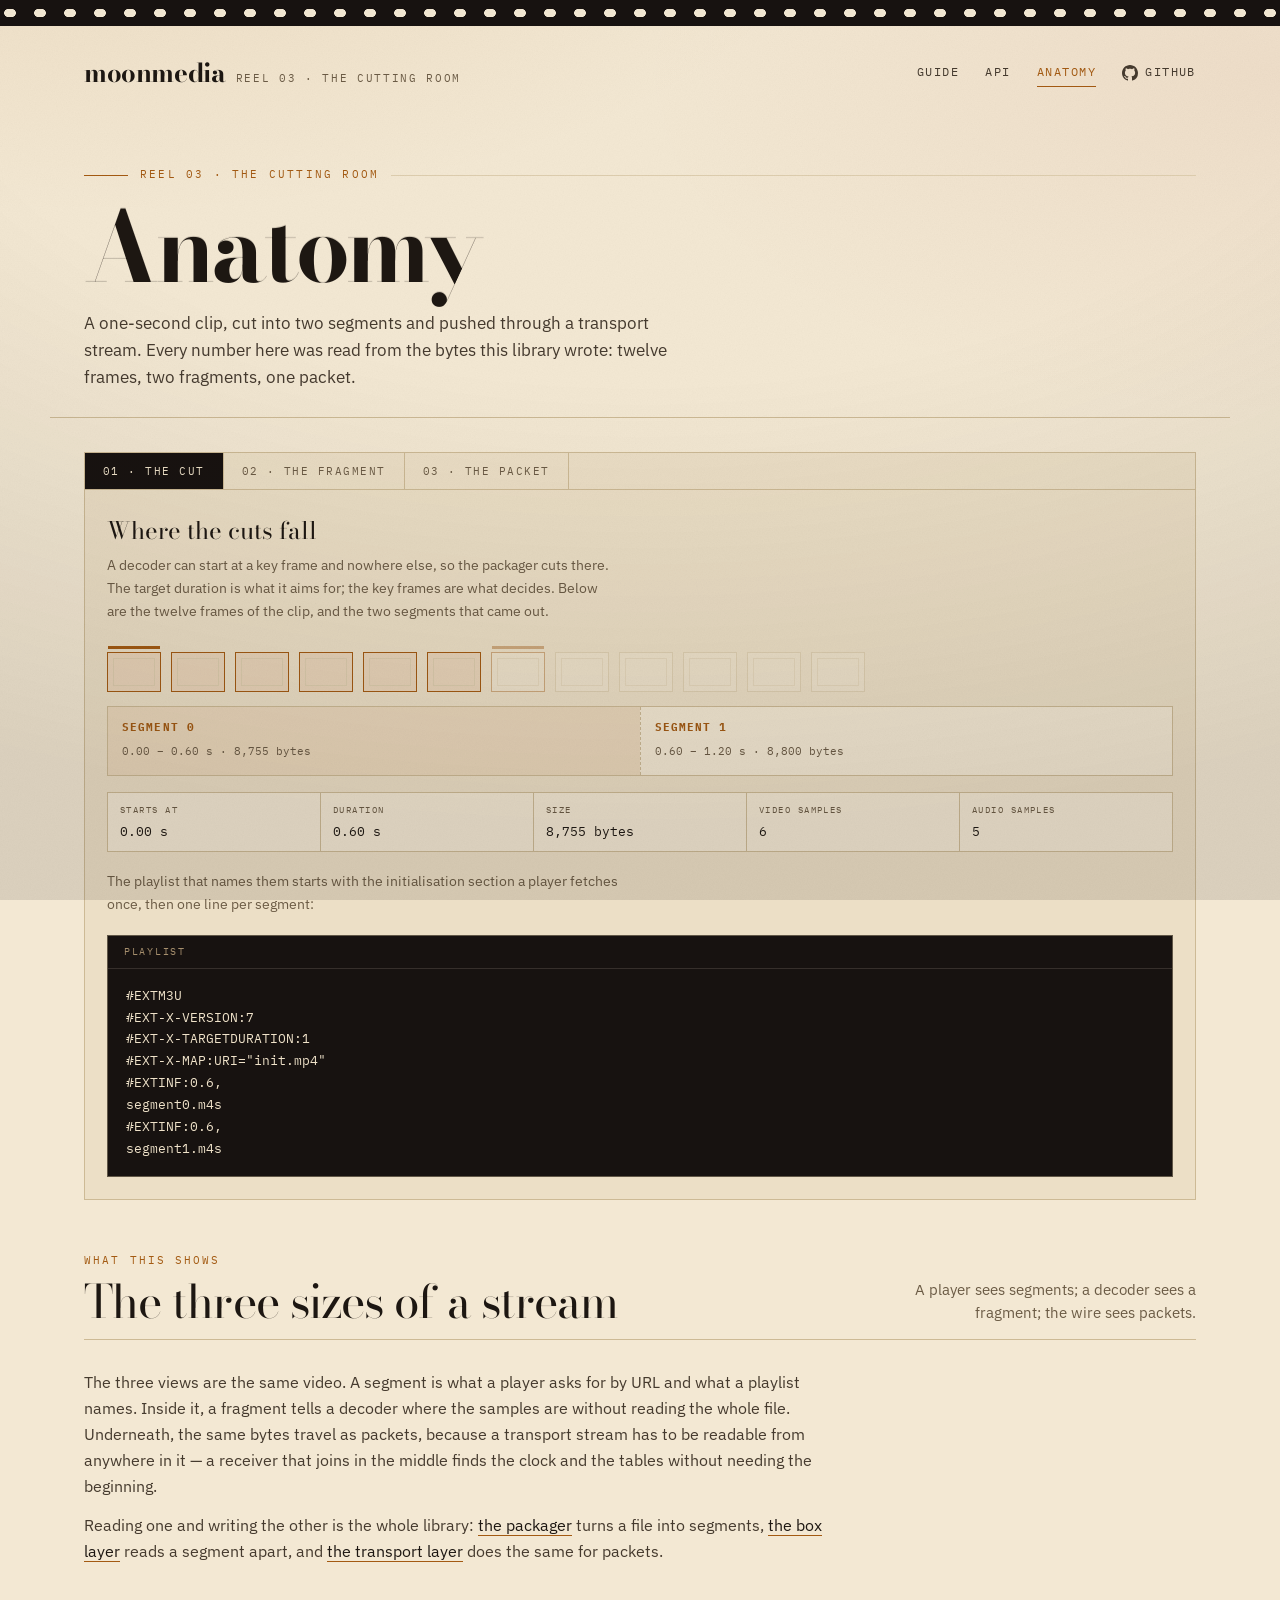
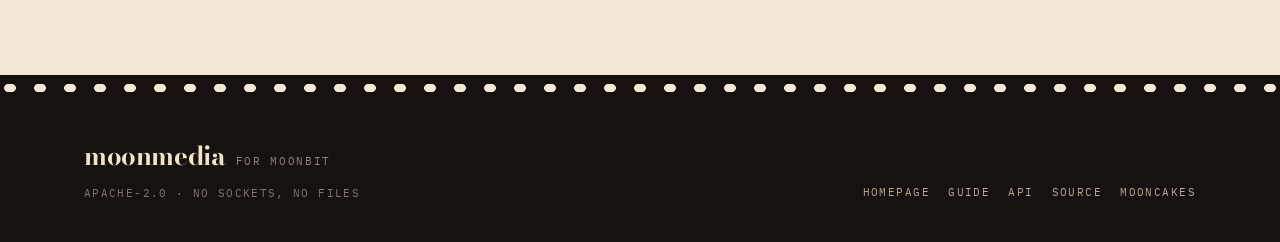
==== docs/anatomy.html @ 70e4ea60 "docs(moonmedia): a film-stock documentation site. Signed-off-by: Leo Cheng (heke1228) <chengkelfan@q" ====
<!DOCTYPE html>
<html lang="en">
<head>
<meta charset="utf-8">
<meta name="viewport" content="width=device-width, initial-scale=1">
<title>Anatomy of a segment — moonmedia</title>
<meta name="description" content="One second of video taken apart: where the cuts fall, what an MP4 fragment is made of, and what fits in a 188-byte transport packet.">
<link rel="icon" href="favicon.svg" type="image/svg+xml">
<link rel="preconnect" href="https://fonts.googleapis.com">
<link rel="preconnect" href="https://fonts.gstatic.com" crossorigin>
<link rel="stylesheet" href="https://fonts.googleapis.com/css2?family=Bodoni+Moda:ital,opsz,wght@0,6..96,400;0,6..96,700;1,6..96,400&family=IBM+Plex+Mono:wght@400;500&family=IBM+Plex+Sans:wght@400;500;600&display=swap">
<link rel="stylesheet" href="style.css">
</head>
<body>
<div class="grain" aria-hidden="true"></div>
<div class="vignette" aria-hidden="true"></div>

<div class="perf" aria-hidden="true"></div>
<header class="site-head">
  <a class="brand" href="index.html">
    <b>moonmedia</b>
    <span>Reel 03 · The cutting room</span>
  </a>
  <nav class="nav" aria-label="Site">
    <a href="guide.html">Guide</a>
    <a href="api.html">API</a>
    <a href="anatomy.html" aria-current="page">Anatomy</a>
    <a class="github" href="https://github.com/moonbitstack/moonmedia">
      <svg class="icon" viewBox="0 0 16 16" aria-hidden="true"><path fill="currentColor" d="M8 0C3.58 0 0 3.58 0 8c0 3.54 2.29 6.53 5.47 7.59.4.07.55-.17.55-.38 0-.19-.01-.82-.01-1.49-2.01.37-2.53-.49-2.69-.94-.09-.23-.48-.94-.82-1.13-.28-.15-.68-.52-.01-.53.63-.01 1.08.58 1.23.82.72 1.21 1.87.87 2.33.66.07-.52.28-.87.51-1.07-1.78-.2-3.64-.89-3.64-3.95 0-.87.31-1.59.82-2.15-.08-.2-.36-1.02.08-2.12 0 0 .67-.21 2.2.82.64-.18 1.32-.27 2-.27.68 0 1.36.09 2 .27 1.53-1.04 2.2-.82 2.2-.82.44 1.1.16 1.92.08 2.12.51.56.82 1.27.82 2.15 0 3.07-1.87 3.75-3.65 3.95.29.25.54.73.54 1.48 0 1.07-.01 1.93-.01 2.2 0 .21.15.46.55.38A8.01 8.01 0 0 0 16 8c0-4.42-3.58-8-8-8Z"/></svg>
      <span>GitHub</span>
    </a>
  </nav>
</header>

<main>
  <div class="wrap page-head">
    <p class="reel">Reel 03 · The cutting room</p>
    <h1>Anatomy</h1>
    <p class="lede">
      A one-second clip, cut into two segments and pushed through a transport
      stream. Every number here was read from the bytes this library wrote:
      twelve frames, two fragments, one packet.
    </p>
  </div>

  <div class="wrap" style="padding-top:34px">
    <div class="stage" data-tabs>
      <div class="tabs" role="tablist" aria-label="Views">
        <button class="tab" type="button" role="tab" data-tab="cuts">01 · The cut</button>
        <button class="tab" type="button" role="tab" data-tab="fragment">02 · The fragment</button>
        <button class="tab" type="button" role="tab" data-tab="packet">03 · The packet</button>
      </div>

      <div class="panel" data-panel="cuts">
        <h3>Where the cuts fall</h3>
        <p>A decoder can start at a key frame and nowhere else, so the packager
        cuts there. The target duration is what it aims for; the key frames are
        what decides. Below are the twelve frames of the clip, and the two
        segments that came out.</p>

        <div class="frames" aria-hidden="true">
          <span class="reel-frame key" data-cut="0" title="frame 0"></span>
          <span class="reel-frame" data-cut="0" title="frame 1"></span>
          <span class="reel-frame" data-cut="0" title="frame 2"></span>
          <span class="reel-frame" data-cut="0" title="frame 3"></span>
          <span class="reel-frame" data-cut="0" title="frame 4"></span>
          <span class="reel-frame" data-cut="0" title="frame 5"></span>
          <span class="reel-frame key" data-cut="1" title="frame 6"></span>
          <span class="reel-frame" data-cut="1" title="frame 7"></span>
          <span class="reel-frame" data-cut="1" title="frame 8"></span>
          <span class="reel-frame" data-cut="1" title="frame 9"></span>
          <span class="reel-frame" data-cut="1" title="frame 10"></span>
          <span class="reel-frame" data-cut="1" title="frame 11"></span>
        </div>

        <div class="cuts">
          <button class="cut" type="button" data-cut="0" aria-pressed="true"
            data-start="0.00 s" data-duration="0.60 s" data-size="8,755 bytes"
            data-video="6" data-audio="5">
            <b>segment 0</b><span>0.00 – 0.60 s · 8,755 bytes</span>
          </button>
          <button class="cut" type="button" data-cut="1" aria-pressed="false"
            data-start="0.60 s" data-duration="0.60 s" data-size="8,800 bytes"
            data-video="6" data-audio="6">
            <b>segment 1</b><span>0.60 – 1.20 s · 8,800 bytes</span>
          </button>
        </div>

        <dl class="readout" id="cut-readout">
          <div><dt>starts at</dt><dd data-field="start">0.00 s</dd></div>
          <div><dt>duration</dt><dd data-field="duration">0.60 s</dd></div>
          <div><dt>size</dt><dd data-field="size">8,755 bytes</dd></div>
          <div><dt>video samples</dt><dd data-field="video">6</dd></div>
          <div><dt>audio samples</dt><dd data-field="audio">5</dd></div>
        </dl>

        <p style="margin-top:18px">The playlist that names them starts with the
        initialisation section a player fetches once, then one line per segment:</p>
        <div class="code"><span class="label">playlist</span><pre>#EXTM3U
#EXT-X-VERSION:7
#EXT-X-TARGETDURATION:1
#EXT-X-MAP:URI="init.mp4"
#EXTINF:0.6,
segment0.m4s
#EXTINF:0.6,
segment1.m4s</pre></div>
      </div>

      <div class="panel" data-panel="fragment" hidden>
        <h3>What a segment is made of</h3>
        <p>Each segment is a movie fragment: a <code>moof</code> that says where
        every sample is and when to show it, then the <code>mdat</code> that holds
        them. Pick a box to see what it does.</p>

        <div class="tree">
          <div class="box-row kind-moof" data-depth="0" data-start="0" data-size="328" data-type="moof" data-note="movie fragment header" tabindex="0"><span class="name"><i></i>moof</span><span class="size">328 B</span></div>
          <div class="box-row kind-mfhd" data-depth="1" data-start="8" data-size="16" data-type="mfhd" data-note="sequence number 1" tabindex="0"><span class="name"><i></i>mfhd</span><span class="size">16 B</span></div>
          <div class="box-row kind-traf" data-depth="1" data-start="24" data-size="160" data-type="traf" data-note="the video track" tabindex="0"><span class="name"><i></i>traf</span><span class="size">160 B</span></div>
          <div class="box-row kind-tfhd" data-depth="2" data-start="32" data-size="16" data-type="tfhd" data-note="track 1, base data offset is the start of the moof" tabindex="0"><span class="name"><i></i>tfhd</span><span class="size">16 B</span></div>
          <div class="box-row kind-tfdt" data-depth="2" data-start="48" data-size="20" data-type="tfdt" data-note="first decode time 0" tabindex="0"><span class="name"><i></i>tfdt</span><span class="size">20 B</span></div>
          <div class="box-row kind-trun" data-depth="2" data-start="68" data-size="116" data-type="trun" data-note="6 samples, data offset 328" tabindex="0"><span class="name"><i></i>trun</span><span class="size">116 B</span></div>
          <div class="box-row kind-traf" data-depth="1" data-start="184" data-size="144" data-type="traf" data-note="the audio track" tabindex="0"><span class="name"><i></i>traf</span><span class="size">144 B</span></div>
          <div class="box-row kind-tfhd" data-depth="2" data-start="192" data-size="16" data-type="tfhd" data-note="track 2" tabindex="0"><span class="name"><i></i>tfhd</span><span class="size">16 B</span></div>
          <div class="box-row kind-tfdt" data-depth="2" data-start="208" data-size="20" data-type="tfdt" data-note="first decode time 0" tabindex="0"><span class="name"><i></i>tfdt</span><span class="size">20 B</span></div>
          <div class="box-row kind-trun" data-depth="2" data-start="228" data-size="100" data-type="trun" data-note="6 samples, data offset 8408" tabindex="0"><span class="name"><i></i>trun</span><span class="size">100 B</span></div>
          <div class="box-row kind-mdat" data-depth="0" data-start="328" data-size="8427" data-type="mdat" data-note="the samples themselves" tabindex="0"><span class="name"><i></i>mdat</span><span class="size">8,427 B</span></div>
        </div>

        <div class="ruler" aria-hidden="true"><div class="base"></div><div class="span"></div></div>
        <p class="ruler-note">0 to 8,755 bytes · the span is the selected box</p>
        <div class="readout" id="box-readout">
          <div><dt>box</dt><dd data-field="type">moof</dd></div>
          <div><dt>offset</dt><dd data-field="offset">0</dd></div>
          <div><dt>size</dt><dd data-field="size">328 bytes</dd></div>
          <div style="grid-column: span 2"><dt>what it holds</dt><dd data-field="note">movie fragment header</dd></div>
        </div>

        <p style="margin-top:18px">The <code>trun</code> is the part a player
        actually needs: a count of samples, the offset where the first one starts,
        and per sample a duration, a size, the flags that mark a key frame, and a
        composition offset for frames that are shown out of decode order.</p>
      </div>

      <div class="panel" data-panel="packet" hidden>
        <h3>188 bytes</h3>
        <p>A transport packet is always 188 bytes: four of header, then either an
        adaptation field, a payload, or both. This one carries the clock. Hover a
        byte to see what it is.</p>

        <div class="bytes">
          <span class="f-sync" data-byte="0" data-field="sync" title="byte 0 · 0x47">47</span>
          <span class="f-pid" data-byte="1" data-field="pid" title="byte 1 · 0x41">41</span>
          <span class="f-pid" data-byte="2" data-field="pid" title="byte 2 · 0x00">00</span>
          <span class="f-flags" data-byte="3" data-field="flags" title="byte 3 · 0x30">30</span>
          <span class="f-af" data-byte="4" data-field="af" title="byte 4 · 0x07">07</span>
          <span class="f-af" data-byte="5" data-field="af" title="byte 5 · 0x50">50</span>
          <span class="f-pcr" data-byte="6" data-field="pcr" title="byte 6 · 0x00">00</span>
          <span class="f-pcr" data-byte="7" data-field="pcr" title="byte 7 · 0x00">00</span>
          <span class="f-pcr" data-byte="8" data-field="pcr" title="byte 8 · 0x91">91</span>
          <span class="f-pcr" data-byte="9" data-field="pcr" title="byte 9 · 0x8c">8c</span>
          <span class="f-pcr" data-byte="10" data-field="pcr" title="byte 10 · 0x7e">7e</span>
          <span class="f-pcr" data-byte="11" data-field="pcr" title="byte 11 · 0x00">00</span>
          <span class="f-payload" data-byte="12" data-field="payload" title="byte 12 · 0x00">00</span>
          <span class="f-payload" data-byte="13" data-field="payload" title="byte 13 · 0x00">00</span>
          <span class="f-payload" data-byte="14" data-field="payload" title="byte 14 · 0x01">01</span>
          <span class="f-payload" data-byte="15" data-field="payload" title="byte 15 · 0xe0">e0</span>
          <span class="f-payload" data-byte="16" data-field="payload" title="byte 16 · 0x00">00</span>
          <span class="f-payload" data-byte="17" data-field="payload" title="byte 17 · 0x00">00</span>
          <span class="f-payload" data-byte="18" data-field="payload" title="byte 18 · 0x80">80</span>
          <span class="f-payload" data-byte="19" data-field="payload" title="byte 19 · 0x80">80</span>
          <span class="f-payload" data-byte="20" data-field="payload" title="byte 20 · 0x05">05</span>
          <span class="f-payload" data-byte="21" data-field="payload" title="byte 21 · 0x21">21</span>
          <span class="f-payload" data-byte="22" data-field="payload" title="byte 22 · 0x00">00</span>
          <span class="f-payload" data-byte="23" data-field="payload" title="byte 23 · 0x09">09</span>
          <span class="f-payload" data-byte="24" data-field="payload" title="byte 24 · 0x32">32</span>
          <span class="f-payload" data-byte="25" data-field="payload" title="byte 25 · 0x61">61</span>
          <span class="f-payload" data-byte="26" data-field="payload" title="byte 26 · 0x00">00</span>
          <span class="f-payload" data-byte="27" data-field="payload" title="byte 27 · 0x00">00</span>
          <span class="f-payload" data-byte="28" data-field="payload" title="byte 28 · 0x00">00</span>
          <span class="f-payload" data-byte="29" data-field="payload" title="byte 29 · 0x01">01</span>
          <span class="f-payload" data-byte="30" data-field="payload" title="byte 30 · 0x09">09</span>
          <span class="f-payload" data-byte="31" data-field="payload" title="byte 31 · 0xf0">f0</span>
          <span class="f-payload" data-byte="32" data-field="payload" title="byte 32 · 0x00">00</span>
          <span class="f-payload" data-byte="33" data-field="payload" title="byte 33 · 0x00">00</span>
          <span class="f-payload" data-byte="34" data-field="payload" title="byte 34 · 0x00">00</span>
          <span class="f-payload" data-byte="35" data-field="payload" title="byte 35 · 0x01">01</span>
          <span class="f-payload" data-byte="36" data-field="payload" title="byte 36 · 0x67">67</span>
          <span class="f-payload" data-byte="37" data-field="payload" title="byte 37 · 0x42">42</span>
          <span class="f-payload" data-byte="38" data-field="payload" title="byte 38 · 0xd0">d0</span>
          <span class="f-payload" data-byte="39" data-field="payload" title="byte 39 · 0x0b">0b</span>
          <span class="f-payload" data-byte="40" data-field="payload" title="byte 40 · 0xda">da</span>
          <span class="f-payload" data-byte="41" data-field="payload" title="byte 41 · 0x25">25</span>
          <span class="f-payload" data-byte="42" data-field="payload" title="byte 42 · 0xb0">b0</span>
          <span class="f-payload" data-byte="43" data-field="payload" title="byte 43 · 0x11">11</span>
          <span class="f-payload" data-byte="44" data-field="payload" title="byte 44 · 0x00">00</span>
          <span class="f-payload" data-byte="45" data-field="payload" title="byte 45 · 0x00">00</span>
          <span class="f-payload" data-byte="46" data-field="payload" title="byte 46 · 0x03">03</span>
          <span class="f-payload" data-byte="47" data-field="payload" title="byte 47 · 0x00">00</span>
          <span class="f-payload" data-byte="48" data-field="payload" title="byte 48 · 0x01">01</span>
          <span class="f-payload" data-byte="49" data-field="payload" title="byte 49 · 0x00">00</span>
          <span class="f-payload" data-byte="50" data-field="payload" title="byte 50 · 0x00">00</span>
          <span class="f-payload" data-byte="51" data-field="payload" title="byte 51 · 0x03">03</span>
          <span class="f-payload" data-byte="52" data-field="payload" title="byte 52 · 0x00">00</span>
          <span class="f-payload" data-byte="53" data-field="payload" title="byte 53 · 0x10">10</span>
          <span class="f-payload" data-byte="54" data-field="payload" title="byte 54 · 0x0f">0f</span>
          <span class="f-payload" data-byte="55" data-field="payload" title="byte 55 · 0x12">12</span>
          <span class="f-payload" data-byte="56" data-field="payload" title="byte 56 · 0x26">26</span>
          <span class="f-payload" data-byte="57" data-field="payload" title="byte 57 · 0xa0">a0</span>
          <span class="f-payload" data-byte="58" data-field="payload" title="byte 58 · 0x00">00</span>
          <span class="f-payload" data-byte="59" data-field="payload" title="byte 59 · 0x00">00</span>
          <span class="f-payload" data-byte="60" data-field="payload" title="byte 60 · 0x00">00</span>
          <span class="f-payload" data-byte="61" data-field="payload" title="byte 61 · 0x01">01</span>
          <span class="f-payload" data-byte="62" data-field="payload" title="byte 62 · 0x68">68</span>
          <span class="f-payload" data-byte="63" data-field="payload" title="byte 63 · 0xce">ce</span>
          <span class="f-payload" data-byte="64" data-field="payload" title="byte 64 · 0x3c">3c</span>
          <span class="f-payload" data-byte="65" data-field="payload" title="byte 65 · 0x80">80</span>
          <span class="f-payload" data-byte="66" data-field="payload" title="byte 66 · 0x00">00</span>
          <span class="f-payload" data-byte="67" data-field="payload" title="byte 67 · 0x00">00</span>
          <span class="f-payload" data-byte="68" data-field="payload" title="byte 68 · 0x01">01</span>
          <span class="f-payload" data-byte="69" data-field="payload" title="byte 69 · 0x06">06</span>
          <span class="f-payload" data-byte="70" data-field="payload" title="byte 70 · 0x05">05</span>
          <span class="f-payload" data-byte="71" data-field="payload" title="byte 71 · 0xff">ff</span>
          <span class="f-payload" data-byte="72" data-field="payload" title="byte 72 · 0xff">ff</span>
          <span class="f-payload" data-byte="73" data-field="payload" title="byte 73 · 0x5b">5b</span>
          <span class="f-payload" data-byte="74" data-field="payload" title="byte 74 · 0xdc">dc</span>
          <span class="f-payload" data-byte="75" data-field="payload" title="byte 75 · 0x45">45</span>
          <span class="f-payload" data-byte="76" data-field="payload" title="byte 76 · 0xe9">e9</span>
          <span class="f-payload" data-byte="77" data-field="payload" title="byte 77 · 0xbd">bd</span>
          <span class="f-payload" data-byte="78" data-field="payload" title="byte 78 · 0xe6">e6</span>
          <span class="f-payload" data-byte="79" data-field="payload" title="byte 79 · 0xd9">d9</span>
          <span class="f-payload" data-byte="80" data-field="payload" title="byte 80 · 0x48">48</span>
          <span class="f-payload" data-byte="81" data-field="payload" title="byte 81 · 0xb7">b7</span>
          <span class="f-payload" data-byte="82" data-field="payload" title="byte 82 · 0x96">96</span>
          <span class="f-payload" data-byte="83" data-field="payload" title="byte 83 · 0x2c">2c</span>
          <span class="f-payload" data-byte="84" data-field="payload" title="byte 84 · 0xd8">d8</span>
          <span class="f-payload" data-byte="85" data-field="payload" title="byte 85 · 0x20">20</span>
          <span class="f-payload" data-byte="86" data-field="payload" title="byte 86 · 0xd9">d9</span>
          <span class="f-payload" data-byte="87" data-field="payload" title="byte 87 · 0x23">23</span>
          <span class="f-payload" data-byte="88" data-field="payload" title="byte 88 · 0xee">ee</span>
          <span class="f-payload" data-byte="89" data-field="payload" title="byte 89 · 0xef">ef</span>
          <span class="f-payload" data-byte="90" data-field="payload" title="byte 90 · 0x78">78</span>
          <span class="f-payload" data-byte="91" data-field="payload" title="byte 91 · 0x32">32</span>
          <span class="f-payload" data-byte="92" data-field="payload" title="byte 92 · 0x36">36</span>
          <span class="f-payload" data-byte="93" data-field="payload" title="byte 93 · 0x34">34</span>
          <span class="f-payload" data-byte="94" data-field="payload" title="byte 94 · 0x20">20</span>
          <span class="f-payload" data-byte="95" data-field="payload" title="byte 95 · 0x2d">2d</span>
          <span class="f-payload" data-byte="96" data-field="payload" title="byte 96 · 0x20">20</span>
          <span class="f-payload" data-byte="97" data-field="payload" title="byte 97 · 0x63">63</span>
          <span class="f-payload" data-byte="98" data-field="payload" title="byte 98 · 0x6f">6f</span>
          <span class="f-payload" data-byte="99" data-field="payload" title="byte 99 · 0x72">72</span>
          <span class="f-payload" data-byte="100" data-field="payload" title="byte 100 · 0x65">65</span>
          <span class="f-payload" data-byte="101" data-field="payload" title="byte 101 · 0x20">20</span>
          <span class="f-payload" data-byte="102" data-field="payload" title="byte 102 · 0x31">31</span>
          <span class="f-payload" data-byte="103" data-field="payload" title="byte 103 · 0x36">36</span>
          <span class="f-payload" data-byte="104" data-field="payload" title="byte 104 · 0x35">35</span>
          <span class="f-payload" data-byte="105" data-field="payload" title="byte 105 · 0x20">20</span>
          <span class="f-payload" data-byte="106" data-field="payload" title="byte 106 · 0x72">72</span>
          <span class="f-payload" data-byte="107" data-field="payload" title="byte 107 · 0x33">33</span>
          <span class="f-payload" data-byte="108" data-field="payload" title="byte 108 · 0x32">32</span>
          <span class="f-payload" data-byte="109" data-field="payload" title="byte 109 · 0x32">32</span>
          <span class="f-payload" data-byte="110" data-field="payload" title="byte 110 · 0x33">33</span>
          <span class="f-payload" data-byte="111" data-field="payload" title="byte 111 · 0x20">20</span>
          <span class="f-payload" data-byte="112" data-field="payload" title="byte 112 · 0x30">30</span>
          <span class="f-payload" data-byte="113" data-field="payload" title="byte 113 · 0x34">34</span>
          <span class="f-payload" data-byte="114" data-field="payload" title="byte 114 · 0x38">38</span>
          <span class="f-payload" data-byte="115" data-field="payload" title="byte 115 · 0x30">30</span>
          <span class="f-payload" data-byte="116" data-field="payload" title="byte 116 · 0x63">63</span>
          <span class="f-payload" data-byte="117" data-field="payload" title="byte 117 · 0x62">62</span>
          <span class="f-payload" data-byte="118" data-field="payload" title="byte 118 · 0x30">30</span>
          <span class="f-payload" data-byte="119" data-field="payload" title="byte 119 · 0x20">20</span>
          <span class="f-payload" data-byte="120" data-field="payload" title="byte 120 · 0x2d">2d</span>
          <span class="f-payload" data-byte="121" data-field="payload" title="byte 121 · 0x20">20</span>
          <span class="f-payload" data-byte="122" data-field="payload" title="byte 122 · 0x48">48</span>
          <span class="f-payload" data-byte="123" data-field="payload" title="byte 123 · 0x2e">2e</span>
          <span class="f-payload" data-byte="124" data-field="payload" title="byte 124 · 0x32">32</span>
          <span class="f-payload" data-byte="125" data-field="payload" title="byte 125 · 0x36">36</span>
          <span class="f-payload" data-byte="126" data-field="payload" title="byte 126 · 0x34">34</span>
          <span class="f-payload" data-byte="127" data-field="payload" title="byte 127 · 0x2f">2f</span>
          <span class="f-payload" data-byte="128" data-field="payload" title="byte 128 · 0x4d">4d</span>
          <span class="f-payload" data-byte="129" data-field="payload" title="byte 129 · 0x50">50</span>
          <span class="f-payload" data-byte="130" data-field="payload" title="byte 130 · 0x45">45</span>
          <span class="f-payload" data-byte="131" data-field="payload" title="byte 131 · 0x47">47</span>
          <span class="f-payload" data-byte="132" data-field="payload" title="byte 132 · 0x2d">2d</span>
          <span class="f-payload" data-byte="133" data-field="payload" title="byte 133 · 0x34">34</span>
          <span class="f-payload" data-byte="134" data-field="payload" title="byte 134 · 0x20">20</span>
          <span class="f-payload" data-byte="135" data-field="payload" title="byte 135 · 0x41">41</span>
          <span class="f-payload" data-byte="136" data-field="payload" title="byte 136 · 0x56">56</span>
          <span class="f-payload" data-byte="137" data-field="payload" title="byte 137 · 0x43">43</span>
          <span class="f-payload" data-byte="138" data-field="payload" title="byte 138 · 0x20">20</span>
          <span class="f-payload" data-byte="139" data-field="payload" title="byte 139 · 0x63">63</span>
          <span class="f-payload" data-byte="140" data-field="payload" title="byte 140 · 0x6f">6f</span>
          <span class="f-payload" data-byte="141" data-field="payload" title="byte 141 · 0x64">64</span>
          <span class="f-payload" data-byte="142" data-field="payload" title="byte 142 · 0x65">65</span>
          <span class="f-payload" data-byte="143" data-field="payload" title="byte 143 · 0x63">63</span>
          <span class="f-payload" data-byte="144" data-field="payload" title="byte 144 · 0x20">20</span>
          <span class="f-payload" data-byte="145" data-field="payload" title="byte 145 · 0x2d">2d</span>
          <span class="f-payload" data-byte="146" data-field="payload" title="byte 146 · 0x20">20</span>
          <span class="f-payload" data-byte="147" data-field="payload" title="byte 147 · 0x43">43</span>
          <span class="f-payload" data-byte="148" data-field="payload" title="byte 148 · 0x6f">6f</span>
          <span class="f-payload" data-byte="149" data-field="payload" title="byte 149 · 0x70">70</span>
          <span class="f-payload" data-byte="150" data-field="payload" title="byte 150 · 0x79">79</span>
          <span class="f-payload" data-byte="151" data-field="payload" title="byte 151 · 0x6c">6c</span>
          <span class="f-payload" data-byte="152" data-field="payload" title="byte 152 · 0x65">65</span>
          <span class="f-payload" data-byte="153" data-field="payload" title="byte 153 · 0x66">66</span>
          <span class="f-payload" data-byte="154" data-field="payload" title="byte 154 · 0x74">74</span>
          <span class="f-payload" data-byte="155" data-field="payload" title="byte 155 · 0x20">20</span>
          <span class="f-payload" data-byte="156" data-field="payload" title="byte 156 · 0x32">32</span>
          <span class="f-payload" data-byte="157" data-field="payload" title="byte 157 · 0x30">30</span>
          <span class="f-payload" data-byte="158" data-field="payload" title="byte 158 · 0x30">30</span>
          <span class="f-payload" data-byte="159" data-field="payload" title="byte 159 · 0x33">33</span>
          <span class="f-payload" data-byte="160" data-field="payload" title="byte 160 · 0x2d">2d</span>
          <span class="f-payload" data-byte="161" data-field="payload" title="byte 161 · 0x32">32</span>
          <span class="f-payload" data-byte="162" data-field="payload" title="byte 162 · 0x30">30</span>
          <span class="f-payload" data-byte="163" data-field="payload" title="byte 163 · 0x32">32</span>
          <span class="f-payload" data-byte="164" data-field="payload" title="byte 164 · 0x35">35</span>
          <span class="f-payload" data-byte="165" data-field="payload" title="byte 165 · 0x20">20</span>
          <span class="f-payload" data-byte="166" data-field="payload" title="byte 166 · 0x2d">2d</span>
          <span class="f-payload" data-byte="167" data-field="payload" title="byte 167 · 0x20">20</span>
          <span class="f-payload" data-byte="168" data-field="payload" title="byte 168 · 0x68">68</span>
          <span class="f-payload" data-byte="169" data-field="payload" title="byte 169 · 0x74">74</span>
          <span class="f-payload" data-byte="170" data-field="payload" title="byte 170 · 0x74">74</span>
          <span class="f-payload" data-byte="171" data-field="payload" title="byte 171 · 0x70">70</span>
          <span class="f-payload" data-byte="172" data-field="payload" title="byte 172 · 0x3a">3a</span>
          <span class="f-payload" data-byte="173" data-field="payload" title="byte 173 · 0x2f">2f</span>
          <span class="f-payload" data-byte="174" data-field="payload" title="byte 174 · 0x2f">2f</span>
          <span class="f-payload" data-byte="175" data-field="payload" title="byte 175 · 0x77">77</span>
          <span class="f-payload" data-byte="176" data-field="payload" title="byte 176 · 0x77">77</span>
          <span class="f-payload" data-byte="177" data-field="payload" title="byte 177 · 0x77">77</span>
          <span class="f-payload" data-byte="178" data-field="payload" title="byte 178 · 0x2e">2e</span>
          <span class="f-payload" data-byte="179" data-field="payload" title="byte 179 · 0x76">76</span>
          <span class="f-payload" data-byte="180" data-field="payload" title="byte 180 · 0x69">69</span>
          <span class="f-payload" data-byte="181" data-field="payload" title="byte 181 · 0x64">64</span>
          <span class="f-payload" data-byte="182" data-field="payload" title="byte 182 · 0x65">65</span>
          <span class="f-payload" data-byte="183" data-field="payload" title="byte 183 · 0x6f">6f</span>
          <span class="f-payload" data-byte="184" data-field="payload" title="byte 184 · 0x6c">6c</span>
          <span class="f-payload" data-byte="185" data-field="payload" title="byte 185 · 0x61">61</span>
          <span class="f-payload" data-byte="186" data-field="payload" title="byte 186 · 0x6e">6e</span>
          <span class="f-payload" data-byte="187" data-field="payload" title="byte 187 · 0x2e">2e</span>
        </div>

        <ul class="legend">
          <li data-field="sync"><i style="background: var(--amber); border-color: var(--amber)"></i>sync</li>
          <li data-field="pid"><i style="background: color-mix(in oklab, var(--amber) 24%, var(--paper)); border-color: var(--amber)"></i>identifier</li>
          <li data-field="flags"><i style="background: color-mix(in oklab, var(--stamp) 26%, var(--paper)); border-color: var(--stamp)"></i>flags</li>
          <li data-field="af"><i style="background: color-mix(in oklab, var(--ink-2) 18%, var(--paper)); border-color: var(--rule)"></i>adaptation</li>
          <li data-field="pcr"><i style="background: color-mix(in oklab, var(--amber) 42%, var(--paper)); border-color: var(--amber)"></i>clock</li>
          <li><i style="background: var(--paper-2); border-color: var(--rule)"></i>payload</li>
        </ul>

        <div class="readout" id="byte-readout">
          <div><dt>byte</dt><dd data-field="offset">0</dd></div>
          <div><dt>value</dt><dd data-field="value">0x47</dd></div>
          <div><dt>field</dt><dd data-field="field">sync byte</dd></div>
        </div>

        <p style="margin-top:18px">Read left to right, the packet says: sync,
        packet identifier 256 with the payload-unit flag set, adaptation field of
        seven bytes with a clock in it, then 176 bytes of payload that begin
        <code>00 00 01 e0</code> — a video PES packet. The clock reads
        22,356,000 ticks of 27 MHz, which is 0.828 s into the stream.</p>
      </div>
    </div>

    <div class="section-head" style="margin-top:52px">
      <div>
        <p class="kicker">What this shows</p>
        <h2>The three sizes of a stream</h2>
      </div>
      <p>A player sees segments; a decoder sees a fragment; the wire sees packets.</p>
    </div>
    <div class="prose" style="max-width:74ch">
      <p>The three views are the same video. A segment is what a player asks
      for by URL and what a playlist names. Inside it, a fragment tells a decoder
      where the samples are without reading the whole file. Underneath, the same
      bytes travel as packets, because a transport stream has to be readable from
      anywhere in it — a receiver that joins in the middle finds the clock and the
      tables without needing the beginning.</p>
      <p>Reading one and writing the other is the whole library:
      <a href="guide.html#package">the packager</a> turns a file into segments,
      <a href="api.html#mp4">the box layer</a> reads a segment apart, and
      <a href="api.html#ts">the transport layer</a> does the same for packets.</p>
    </div>
  </div>
</main>

<footer class="site-foot">
  <div class="perf" aria-hidden="true"></div>
  <div class="inner">
    <div>
      <a class="brand" href="index.html"><b>moonmedia</b> <span>for MoonBit</span></a>
      <p>Apache-2.0 · No sockets, no files</p>
    </div>
    <nav aria-label="Footer">
      <a href="index.html">Homepage</a>
      <a href="guide.html">Guide</a>
      <a href="api.html">API</a>
      <a href="https://github.com/moonbitstack/moonmedia">Source</a>
      <a href="https://mooncakes.io/docs/moonbitstack/moonmedia">mooncakes</a>
    </nav>
  </div>
</footer>

<script src="site.js" defer></script>
</body>
</html>
---- docs/style.css ----
/* moonmedia — the archive. A film stock look: aged paper, film black, one
   amber light. Every colour is a variable, so the dark theme swaps the stock
   rather than patching the pages. */

:root {
  color-scheme: light;
  --paper: #f3e8d3;
  --paper-2: #ecdfc6;
  --paper-3: #e2d2b4;
  --ink: #1d1712;
  --ink-2: #453a2e;
  --muted: #6b5b45;
  --rule: #cdba95;
  --rule-soft: #ddcdae;
  --amber: #a35a12;
  --amber-2: #c9822f;
  --stamp: #9b3324;
  --edge: #1d1712;
  --film: #171210;
  --film-2: #241b16;
  --hole: #f3e8d3;
  --frame-bg: #f3e8d3;
  --on-amber: #1a1208;
  --code-bg: #171210;
  --code-ink: #f0e3ca;
  --code-dim: #a68f6d;
  --selection: #e6cfa4;
  --display: "Bodoni Moda", "Times New Roman", serif;
  --ui: "IBM Plex Sans", system-ui, -apple-system, "Segoe UI", sans-serif;
  --mono: "IBM Plex Mono", ui-monospace, "SFMono-Regular", Menlo, monospace;
  --max: 1180px;
  --gap: clamp(18px, 3vw, 34px);
}

@media (prefers-color-scheme: dark) {
  :root {
    color-scheme: dark;
    --paper: #14100d;
    --paper-2: #1c1713;
    --paper-3: #251d17;
    --ink: #ece0c8;
    --ink-2: #cdba9c;
    --muted: #a08d72;
    --rule: #3a2f25;
    --rule-soft: #2b221b;
    --amber: #e0a458;
    --amber-2: #f0bd76;
    --stamp: #d9684f;
    --edge: #000;
    --film: #0c0a08;
    --film-2: #161210;
    --hole: #2b2119;
    --frame-bg: #1f1915;
    --on-amber: #160e05;
    --code-bg: #0c0a08;
    --code-ink: #e9dcc3;
    --code-dim: #8c7a61;
    --selection: #4a3826;
  }
}

*,
*::before,
*::after {
  box-sizing: border-box;
}

html {
  font-variant-ligatures: no-contextual;
  -webkit-text-size-adjust: 100%;
}

html,
button,
input,
textarea,
select {
  font-variant-ligatures: no-contextual;
}

body {
  margin: 0;
  overflow-x: clip;
  background-color: var(--paper);
  background-image:
    radial-gradient(1100px 520px at 8% -8%, color-mix(in oklab, var(--amber) 9%, transparent), transparent 70%),
    radial-gradient(900px 480px at 100% 4%, color-mix(in oklab, var(--stamp) 6%, transparent), transparent 72%);
  color: var(--ink);
  font-family: var(--ui);
  font-size: 16px;
  line-height: 1.62;
  text-rendering: optimizeLegibility;
}

::selection {
  background: var(--selection);
  color: var(--ink);
}

/* Scrollbars: the platform's own is the one thing that breaks the paper. The
   standard properties come first, then the WebKit ones only where the standard
   ones are ignored — setting scrollbar-color makes Chrome drop the rest. */
html {
  scrollbar-width: thin;
}

@supports not selector(::-webkit-scrollbar) {
  html {
    scrollbar-width: thin;
    scrollbar-color: var(--rule) var(--paper-2);
  }
}

::-webkit-scrollbar {
  width: 12px;
  height: 12px;
}

::-webkit-scrollbar-track {
  background: var(--paper-2);
}

::-webkit-scrollbar-thumb {
  background: var(--rule);
  border: 3px solid var(--paper-2);
  border-radius: 0;
}

::-webkit-scrollbar-thumb:hover {
  background: var(--amber-2);
}

::-webkit-scrollbar-corner {
  background: var(--paper-2);
}

/* The grain and the vignette sit above the page, below the text, and take no
   clicks. Both are faint: the theme is a print, not a filter. */
.grain,
.vignette {
  position: fixed;
  inset: 0;
  z-index: 60;
  pointer-events: none;
}

.grain {
  opacity: 0.055;
  mix-blend-mode: multiply;
  background-image: url("data:image/svg+xml,%3Csvg xmlns='http://www.w3.org/2000/svg' width='160' height='160'%3E%3Cfilter id='n'%3E%3CfeTurbulence type='fractalNoise' baseFrequency='0.82' numOctaves='3' stitchTiles='stitch'/%3E%3CfeColorMatrix type='saturate' values='0'/%3E%3C/filter%3E%3Crect width='160' height='160' filter='url(%23n)'/%3E%3C/svg%3E");
  background-size: 160px 160px;
  animation: grain-shift 7s steps(6) infinite;
}

@keyframes grain-shift {
  0% { background-position: 0 0; }
  17% { background-position: -14px 9px; }
  33% { background-position: 9px -12px; }
  50% { background-position: -7px -6px; }
  67% { background-position: 12px 7px; }
  83% { background-position: -11px 12px; }
  100% { background-position: 0 0; }
}

.vignette {
  background: radial-gradient(120% 92% at 50% 0%, transparent 46%, color-mix(in oklab, var(--ink) 22%, transparent) 100%);
  opacity: 0.5;
}

@media (prefers-color-scheme: dark) {
  .grain {
    opacity: 0.07;
    mix-blend-mode: screen;
  }
  .vignette {
    opacity: 0.7;
  }
}

/* The perforated edge of a strip. Two bands of holes, drawn as an ellipse
   gradient so they have the rounded shape of a real sprocket hole. */
.perf {
  height: 26px;
  background-color: var(--film);
  background-image: radial-gradient(6px 4.5px at 50% 50%, var(--hole) 96%, transparent 100%);
  background-size: 30px 26px;
  background-position: center;
  background-repeat: repeat-x;
}

.site-head {
  position: relative;
  display: flex;
  align-items: center;
  justify-content: space-between;
  gap: 18px;
  max-width: var(--max);
  margin-inline: auto;
  padding: 26px var(--gap) 20px;
}

.brand {
  display: inline-flex;
  align-items: baseline;
  gap: 10px;
  color: var(--ink);
  text-decoration: none;
}

.brand b {
  font-family: var(--display);
  font-size: 26px;
  font-weight: 700;
  letter-spacing: -0.015em;
}

.brand span {
  font-family: var(--mono);
  font-size: 10.5px;
  letter-spacing: 0.16em;
  text-transform: uppercase;
  color: var(--muted);
}

.nav {
  display: flex;
  align-items: center;
  gap: clamp(10px, 2.2vw, 26px);
  font-family: var(--mono);
  font-size: 11.5px;
  letter-spacing: 0.13em;
  text-transform: uppercase;
}

.nav a {
  display: inline-flex;
  align-items: center;
  gap: 7px;
  padding-block: 4px;
  color: var(--ink-2);
  text-decoration: none;
  border-bottom: 1px solid transparent;
}

.nav a:hover,
.nav a:focus-visible {
  color: var(--ink);
  border-bottom-color: var(--amber);
}

.nav a[aria-current="page"] {
  color: var(--amber);
  border-bottom-color: var(--amber);
}

.nav .icon {
  width: 16px;
  height: 16px;
  flex: none;
}

main {
  display: block;
}

.wrap {
  width: 100%;
  max-width: var(--max);
  margin-inline: auto;
  padding-inline: var(--gap);
}

.hero {
  padding-block: clamp(26px, 5vw, 54px) 10px;
}

.reel {
  display: flex;
  align-items: center;
  gap: 12px;
  margin: 0 0 18px;
  font-family: var(--mono);
  font-size: 11px;
  letter-spacing: 0.2em;
  text-transform: uppercase;
  color: var(--amber);
}

.reel::before {
  content: "";
  width: 44px;
  height: 1px;
  background: currentColor;
}

.reel::after {
  content: "";
  flex: 1;
  height: 1px;
  background: var(--rule-soft);
}

h1 {
  margin: 0;
  font-family: var(--display);
  font-size: clamp(64px, 13.5vw, 176px);
  font-weight: 700;
  line-height: 0.86;
  letter-spacing: -0.035em;
  text-shadow: 0 1px 0 color-mix(in oklab, var(--paper) 70%, transparent), 0 -1px 0 color-mix(in oklab, var(--ink) 16%, transparent);
}

.hero-grid {
  display: grid;
  grid-template-columns: minmax(0, 1fr) 208px;
  gap: var(--gap);
  align-items: start;
}

.record {
  justify-self: end;
  margin-top: 6px;
  padding: 14px 16px 12px;
  border: 2px solid var(--stamp);
  outline: 1px solid var(--stamp);
  outline-offset: 3px;
  color: var(--stamp);
  font-family: var(--mono);
  font-size: 9.5px;
  letter-spacing: 0.2em;
  text-transform: uppercase;
  text-align: center;
  transform: rotate(-4deg);
  opacity: 0.82;
}

.record b {
  display: block;
  margin: 4px 0 2px;
  font-family: var(--display);
  font-size: 44px;
  font-weight: 400;
  letter-spacing: -0.02em;
  line-height: 1;
}

.record em {
  display: block;
  margin-top: 8px;
  padding-top: 8px;
  border-top: 1px solid color-mix(in oklab, var(--stamp) 45%, transparent);
  font-style: normal;
  font-size: 8.5px;
  letter-spacing: 0.16em;
}

.lede {
  max-width: 46ch;
  margin: 22px 0 0;
  font-size: clamp(17px, 1.35vw, 20px);
  line-height: 1.55;
  color: var(--ink-2);
}

.lede em {
  font-style: normal;
  color: var(--ink);
  border-bottom: 1px solid var(--amber);
}

.cta {
  display: flex;
  flex-wrap: wrap;
  gap: 14px;
  margin-top: 30px;
}

.btn {
  display: inline-flex;
  align-items: center;
  gap: 9px;
  padding: 11px 20px;
  border: 1px solid var(--edge);
  border-radius: 2px;
  background: var(--amber-2);
  color: var(--on-amber);
  font-family: var(--mono);
  font-size: 12px;
  font-weight: 500;
  letter-spacing: 0.12em;
  text-transform: uppercase;
  text-decoration: none;
  box-shadow: 3px 3px 0 var(--edge);
  transition: transform 120ms ease, box-shadow 120ms ease, background-color 120ms ease;
}

.btn:hover {
  transform: translate(-1px, -1px);
  box-shadow: 4px 4px 0 var(--edge);
}

.btn:active {
  transform: translate(2px, 2px);
  box-shadow: 1px 1px 0 var(--edge);
}

.btn.ghost {
  background: transparent;
  color: var(--ink);
}

.btn.ghost:hover {
  background: color-mix(in oklab, var(--paper-3) 70%, transparent);
}

.btn .icon {
  width: 15px;
  height: 15px;
}

/* The strip: five formats laid out like frames on a length of film. */
.strip-wrap {
  margin-block: clamp(34px, 5vw, 60px) 0;
  padding-block: 10px;
  transform: rotate(-1.1deg);
  overflow-x: auto;
  overflow-y: hidden;
  scroll-snap-type: x proximity;
  scrollbar-width: thin;
}

.strip-wrap::-webkit-scrollbar {
  height: 8px;
}

.strip-wrap::-webkit-scrollbar-track {
  background: transparent;
}

.strip-wrap::-webkit-scrollbar-thumb {
  background: var(--rule);
  border: 0;
}

.frame {
  scroll-snap-align: start;
}

.strip {
  display: grid;
  grid-template-columns: repeat(5, minmax(178px, 1fr));
  gap: 16px;
  min-width: 940px;
  padding: 30px 22px;
  background: var(--film);
  box-shadow: 0 14px 34px -22px color-mix(in oklab, var(--ink) 80%, transparent);
}

.strip::before,
.strip::after {
  content: "";
  position: absolute;
  left: 0;
  right: 0;
  height: 12px;
  background-image: radial-gradient(5px 4px at 50% 50%, var(--hole) 96%, transparent 100%);
  background-size: 24px 12px;
  background-repeat: repeat-x;
}

.strip {
  position: relative;
}

.strip::before {
  top: 9px;
}

.strip::after {
  bottom: 9px;
}

.frame {
  display: flex;
  flex-direction: column;
  gap: 10px;
  padding: 10px 10px 8px;
  background: var(--frame-bg);
  border: 1px solid color-mix(in oklab, var(--film) 70%, var(--amber));
  color: var(--ink);
  text-decoration: none;
  transition: transform 160ms ease, background-color 160ms ease;
}

.frame:hover,
.frame:focus-visible {
  background: color-mix(in oklab, var(--paper) 82%, var(--amber-2));
  transform: translateY(-4px);
}

.frame svg {
  display: block;
  width: 100%;
  height: auto;
  aspect-ratio: 120 / 72;
}

.frame .fig {
  flex: 1;
  display: grid;
  place-items: center;
  padding: 6px 2px;
  border-bottom: 1px dashed var(--rule);
}

.frame .cap {
  display: flex;
  align-items: baseline;
  justify-content: space-between;
  gap: 8px;
  font-family: var(--mono);
}

.frame .cap b {
  font-size: 12.5px;
  font-weight: 500;
  letter-spacing: 0.04em;
}

.frame .cap span {
  font-size: 9.5px;
  letter-spacing: 0.14em;
  text-transform: uppercase;
  color: var(--muted);
}

.strip-note {
  margin: 14px 0 0;
  font-family: var(--mono);
  font-size: 10.5px;
  letter-spacing: 0.14em;
  text-transform: uppercase;
  color: var(--muted);
  text-align: right;
}

/* Key numbers. Constants only: 188 bytes will still be 188 bytes in a decade. */
.numbers {
  display: grid;
  grid-template-columns: repeat(5, minmax(0, 1fr));
  gap: 0;
  margin-block: clamp(46px, 7vw, 78px) 0;
  border-block: 1px solid var(--rule);
}

.num {
  padding: 22px 18px 20px;
  border-left: 1px solid var(--rule-soft);
}

.num:first-child {
  border-left: 0;
  padding-left: 0;
}

.num b {
  display: block;
  font-family: var(--display);
  font-size: clamp(28px, 3.2vw, 40px);
  font-weight: 400;
  line-height: 1;
  letter-spacing: -0.01em;
}

.num span {
  display: block;
  margin-top: 8px;
  font-family: var(--mono);
  font-size: 10.5px;
  letter-spacing: 0.12em;
  text-transform: uppercase;
  color: var(--muted);
  line-height: 1.45;
}

.section {
  padding-block: clamp(52px, 8vw, 96px) 0;
}

.section-head {
  display: flex;
  align-items: flex-end;
  justify-content: space-between;
  gap: 20px;
  margin-bottom: 30px;
  border-bottom: 1px solid var(--rule);
  padding-bottom: 14px;
}

.section-head h2 {
  margin: 0;
  font-family: var(--display);
  font-size: clamp(30px, 4vw, 46px);
  font-weight: 400;
  line-height: 1.05;
  letter-spacing: -0.02em;
}

.section-head .kicker {
  margin: 0 0 8px;
  font-family: var(--mono);
  font-size: 10.5px;
  letter-spacing: 0.2em;
  text-transform: uppercase;
  color: var(--amber);
}

.section-head > p {
  margin: 0;
  max-width: 36ch;
  color: var(--muted);
  font-size: 14.5px;
  text-align: right;
}

.cards {
  display: grid;
  grid-template-columns: repeat(3, minmax(0, 1fr));
  gap: 1px;
  background: var(--rule);
  border: 1px solid var(--rule);
}

.card {
  padding: 24px 22px 26px;
  background: var(--paper);
}

.card .idx {
  font-family: var(--mono);
  font-size: 10.5px;
  letter-spacing: 0.16em;
  color: var(--amber);
}

.card h3 {
  margin: 10px 0 8px;
  font-family: var(--display);
  font-size: 23px;
  font-weight: 400;
  line-height: 1.15;
  letter-spacing: -0.01em;
}

.card p {
  margin: 0;
  color: var(--ink-2);
  font-size: 14.5px;
  line-height: 1.6;
}

.card code {
  font-family: var(--mono);
  font-size: 0.88em;
  color: var(--ink);
  background: var(--paper-3);
  padding: 1px 4px;
}

/* The pull quote sits on a band of film, lettered like an intertitle. */
.intertitle {
  margin-block: clamp(52px, 8vw, 96px) 0;
  padding: 46px var(--gap) 42px;
  background: var(--film);
  color: var(--code-ink);
  text-align: center;
  position: relative;
}

.intertitle::before,
.intertitle::after {
  content: "";
  position: absolute;
  left: 0;
  right: 0;
  height: 12px;
  background-image: radial-gradient(5px 4px at 50% 50%, var(--hole) 96%, transparent 100%);
  background-size: 24px 12px;
  background-repeat: repeat-x;
}

.intertitle::before {
  top: 10px;
}

.intertitle::after {
  bottom: 10px;
}

.intertitle p {
  max-width: 30ch;
  margin: 0 auto;
  font-family: var(--display);
  font-size: clamp(24px, 3.4vw, 40px);
  font-style: italic;
  line-height: 1.25;
  letter-spacing: 0.005em;
}

.intertitle small {
  display: block;
  margin-top: 16px;
  font-family: var(--mono);
  font-size: 10.5px;
  letter-spacing: 0.22em;
  text-transform: uppercase;
  color: color-mix(in oklab, var(--code-ink) 55%, transparent);
}

/* The live parser. Left: the log as typed. Right: what the library made of it. */
.demo {
  border: 1px solid var(--rule);
  background: var(--paper-2);
  transition: border-color 160ms ease, box-shadow 160ms ease;
}

.demo:has(textarea:focus) {
  border-color: var(--amber);
  box-shadow: 0 0 0 3px color-mix(in oklab, var(--amber) 18%, transparent);
}

.demo-head {
  display: flex;
  align-items: center;
  justify-content: space-between;
  gap: 14px;
  padding: 12px 16px;
  border-bottom: 1px solid var(--rule);
  font-family: var(--mono);
  font-size: 10.5px;
  letter-spacing: 0.16em;
  text-transform: uppercase;
  color: var(--muted);
}

.demo-head .dots {
  display: flex;
  gap: 5px;
}

.demo-head .dots i {
  width: 7px;
  height: 7px;
  border-radius: 50%;
  background: var(--rule);
}

.demo-body {
  display: grid;
  grid-template-columns: minmax(0, 1fr) minmax(0, 1.05fr);
}

.log {
  display: flex;
  flex-direction: column;
  border-right: 1px solid var(--rule);
  min-width: 0;
}

.log textarea {
  flex: 1;
  min-height: 330px;
  width: 100%;
  resize: vertical;
  padding: 18px;
  border: 0;
  background: transparent;
  color: var(--ink);
  font-family: var(--mono);
  font-size: 12.5px;
  line-height: 1.7;
  tab-size: 2;
  white-space: pre;
  overflow: auto;
  outline: none;
}

.presets {
  display: flex;
  flex-wrap: wrap;
  gap: 8px;
  padding: 12px 16px;
  border-top: 1px solid var(--rule);
}

.chip {
  padding: 5px 11px;
  border: 1px solid var(--rule);
  border-radius: 2px;
  background: var(--paper);
  color: var(--ink-2);
  font-family: var(--mono);
  font-size: 10.5px;
  letter-spacing: 0.1em;
  text-transform: uppercase;
  cursor: pointer;
}

.chip:hover {
  border-color: var(--amber);
  color: var(--ink);
}

.chip[aria-pressed="true"] {
  background: var(--ink);
  border-color: var(--ink);
  color: var(--paper);
}

.reader {
  display: flex;
  flex-direction: column;
  min-width: 0;
  background: var(--film);
  color: var(--code-ink);
  position: relative;
}

.verdict {
  display: flex;
  flex-wrap: wrap;
  align-items: center;
  gap: 8px 14px;
  padding: 14px 18px;
  border-bottom: 1px solid color-mix(in oklab, var(--code-ink) 16%, transparent);
  font-family: var(--mono);
  font-size: 11px;
  letter-spacing: 0.1em;
  text-transform: uppercase;
  color: color-mix(in oklab, var(--code-ink) 62%, transparent);
}

.verdict b {
  color: var(--amber-2);
  font-weight: 500;
}

.verdict > span::before {
  content: "·";
  margin-right: 9px;
  color: color-mix(in oklab, var(--code-ink) 30%, transparent);
}

.cues {
  max-height: 246px;
  overflow: auto;
  margin: 0;
  padding: 0;
  list-style: none;
}

.cues li {
  display: grid;
  grid-template-columns: 2.2em 5.4em 3.2em minmax(0, 1fr);
  gap: 10px;
  padding: 7px 18px;
  border-bottom: 1px solid color-mix(in oklab, var(--code-ink) 8%, transparent);
  font-family: var(--mono);
  font-size: 11.5px;
  color: color-mix(in oklab, var(--code-ink) 78%, transparent);
}

.cues li span:last-child {
  overflow: hidden;
  text-overflow: ellipsis;
  white-space: nowrap;
}

.cues li.head {
  color: color-mix(in oklab, var(--code-ink) 42%, transparent);
  font-size: 9.5px;
  letter-spacing: 0.16em;
  text-transform: uppercase;
  position: sticky;
  top: 0;
  background: var(--film);
}

.reader ::-webkit-scrollbar {
  width: 10px;
  height: 10px;
}

.reader ::-webkit-scrollbar-track {
  background: var(--film-2);
}

.reader ::-webkit-scrollbar-thumb {
  background: color-mix(in oklab, var(--code-ink) 22%, var(--film));
  border: 2px solid var(--film-2);
  border-radius: 0;
}

@supports not selector(::-webkit-scrollbar) {
  .cues,
  .print,
  .log textarea {
    scrollbar-width: thin;
    scrollbar-color: color-mix(in oklab, var(--code-ink) 30%, var(--film)) var(--film-2);
  }
}

.print {
  margin: 0;
  padding: 14px 18px 18px;
  border-top: 1px solid color-mix(in oklab, var(--code-ink) 16%, transparent);
  overflow: auto;
  max-height: 260px;
  font-family: var(--mono);
  font-size: 11.5px;
  line-height: 1.7;
  color: color-mix(in oklab, var(--code-ink) 88%, transparent);
  white-space: pre;
}

.stamp {
  position: absolute;
  inset-inline: 0;
  top: 104px;
  margin-inline: auto;
  width: max-content;
  max-width: 84%;
  padding: 10px 18px;
  border: 2px solid var(--stamp);
  border-radius: 3px;
  color: var(--stamp);
  font-family: var(--mono);
  font-size: 12px;
  letter-spacing: 0.08em;
  text-transform: uppercase;
  text-align: center;
  transform: rotate(-4deg);
  background: color-mix(in oklab, var(--film) 88%, transparent);
  mix-blend-mode: screen;
  pointer-events: none;
}

.stamp[hidden] {
  display: none;
}

.demo-foot {
  display: flex;
  flex-wrap: wrap;
  justify-content: space-between;
  gap: 10px;
  padding: 12px 16px;
  border-top: 1px solid var(--rule);
  font-size: 12.5px;
  color: var(--muted);
}

.demo-foot code {
  font-family: var(--mono);
  font-size: 0.92em;
  color: var(--ink-2);
}

.demo-foot a {
  color: var(--amber);
  text-decoration: none;
  border-bottom: 1px solid color-mix(in oklab, var(--amber) 45%, transparent);
}

.demo-foot a:hover {
  border-bottom-color: var(--amber);
}

/* The teaser for the anatomy page. */
.teaser {
  display: grid;
  grid-template-columns: minmax(0, 1.15fr) minmax(0, 1fr);
  gap: var(--gap);
  align-items: center;
  padding: 30px;
  border: 1px solid var(--rule);
  background: var(--paper-2);
}

.teaser h2 {
  margin: 6px 0 10px;
  font-family: var(--display);
  font-size: clamp(26px, 3.2vw, 38px);
  font-weight: 400;
  line-height: 1.1;
}

.teaser p {
  margin: 0 0 20px;
  max-width: 46ch;
  color: var(--ink-2);
  font-size: 15px;
}

.teaser svg {
  width: 100%;
  height: auto;
}

.install {
  display: grid;
  grid-template-columns: minmax(0, 1fr) minmax(0, 1fr);
  gap: var(--gap);
  align-items: center;
  padding-block: clamp(48px, 7vw, 80px) 0;
}

.install h2 {
  margin: 0 0 8px;
  font-family: var(--display);
  font-size: clamp(26px, 3vw, 36px);
  font-weight: 400;
}

.install p {
  margin: 0;
  color: var(--muted);
}

.code {
  position: relative;
  border: 1px solid color-mix(in oklab, var(--film) 55%, var(--rule));
  background: var(--code-bg);
  color: var(--code-ink);
}

.code pre {
  margin: 0;
  padding: 16px 18px;
  overflow: auto;
  font-family: var(--mono);
  font-size: 12.5px;
  line-height: 1.75;
  tab-size: 2;
  white-space: pre;
}

.code .copy {
  position: absolute;
  top: 8px;
  right: 8px;
  padding: 4px 9px;
  border: 1px solid color-mix(in oklab, var(--code-ink) 24%, transparent);
  border-radius: 2px;
  background: transparent;
  color: color-mix(in oklab, var(--code-ink) 65%, transparent);
  font-family: var(--mono);
  font-size: 9.5px;
  letter-spacing: 0.14em;
  text-transform: uppercase;
  cursor: pointer;
  opacity: 0;
  transition: opacity 120ms ease, color 120ms ease, border-color 120ms ease;
}

.code:hover .copy,
.code:focus-within .copy {
  opacity: 1;
}

.code .copy:hover {
  color: var(--code-ink);
  border-color: var(--code-ink);
}

.code .label {
  display: block;
  padding: 8px 16px;
  border-bottom: 1px solid color-mix(in oklab, var(--code-ink) 14%, transparent);
  font-family: var(--mono);
  font-size: 9.5px;
  letter-spacing: 0.18em;
  text-transform: uppercase;
  color: var(--code-dim);
}

.site-foot {
  margin-top: clamp(64px, 9vw, 110px);
  background: var(--film);
  color: var(--code-ink);
}

.site-foot .inner {
  max-width: var(--max);
  margin-inline: auto;
  padding: 34px var(--gap) 40px;
  display: flex;
  flex-wrap: wrap;
  align-items: flex-end;
  justify-content: space-between;
  gap: 22px;
}

.site-foot .brand b,
.site-foot .brand span {
  color: var(--code-ink);
}

.site-foot .brand span {
  color: color-mix(in oklab, var(--code-ink) 55%, transparent);
}

.site-foot p {
  margin: 8px 0 0;
  font-family: var(--mono);
  font-size: 10.5px;
  letter-spacing: 0.13em;
  text-transform: uppercase;
  color: color-mix(in oklab, var(--code-ink) 48%, transparent);
}

.site-foot nav {
  display: flex;
  flex-wrap: wrap;
  gap: 18px;
  font-family: var(--mono);
  font-size: 11px;
  letter-spacing: 0.13em;
  text-transform: uppercase;
}

.site-foot nav a {
  color: color-mix(in oklab, var(--code-ink) 72%, transparent);
  text-decoration: none;
  border-bottom: 1px solid transparent;
}

.site-foot nav a:hover {
  color: var(--code-ink);
  border-bottom-color: var(--amber-2);
}

/* ---------------------------------------------------------------------
   Inner pages: a guide, an anatomy, a reference. Same stock, quieter.
   --------------------------------------------------------------------- */

.page-head {
  padding-block: clamp(30px, 5vw, 52px) 26px;
  border-bottom: 1px solid var(--rule);
}

.page-head h1 {
  font-size: clamp(44px, 8vw, 96px);
  line-height: 0.94;
}

.page-head .lede {
  max-width: 60ch;
  margin-top: 18px;
}

.layout {
  display: grid;
  grid-template-columns: 216px minmax(0, 1fr);
  gap: clamp(26px, 4vw, 56px);
  align-items: start;
  padding-block: 40px 0;
}

.toc {
  position: sticky;
  top: 24px;
  font-size: 13px;
  border-left: 1px solid var(--rule);
  padding-left: 16px;
}

.toc p {
  margin: 0 0 10px;
  font-family: var(--mono);
  font-size: 10px;
  letter-spacing: 0.18em;
  text-transform: uppercase;
  color: var(--muted);
}

.toc a {
  display: block;
  padding: 5px 0;
  color: var(--ink-2);
  text-decoration: none;
  border-bottom: 1px solid transparent;
}

.toc a:hover {
  color: var(--ink);
}

.toc a.active {
  color: var(--amber);
}

.prose {
  min-width: 0;
  max-width: 78ch;
}

.prose > section {
  padding-block: 8px 34px;
  scroll-margin-top: 24px;
}

.prose h2 {
  margin: 14px 0 10px;
  font-family: var(--display);
  font-size: clamp(26px, 3.2vw, 36px);
  font-weight: 400;
  line-height: 1.15;
  letter-spacing: -0.01em;
}

.prose h3 {
  margin: 30px 0 8px;
  font-family: var(--ui);
  font-size: 12px;
  font-weight: 600;
  letter-spacing: 0.14em;
  text-transform: uppercase;
  color: var(--amber);
}

.prose p {
  margin: 0 0 14px;
  color: var(--ink-2);
}

.prose p strong {
  color: var(--ink);
  font-weight: 600;
}

.prose ul,
.prose ol {
  margin: 0 0 16px;
  padding-left: 20px;
  color: var(--ink-2);
}

.prose li {
  margin-bottom: 6px;
}

.prose a {
  color: var(--ink);
  text-decoration: none;
  border-bottom: 1px solid var(--amber);
}

.prose a:hover {
  background: color-mix(in oklab, var(--amber) 14%, transparent);
}

.prose .code {
  margin: 0 0 8px;
}

.prose .out {
  margin: 0 0 22px;
  padding: 12px 16px;
  border: 1px solid var(--rule);
  border-left: 2px solid var(--amber);
  border-radius: 0 3px 3px 0;
  background: var(--paper-2);
  color: var(--ink-2);
  font-family: var(--mono);
  font-size: 11.5px;
  line-height: 1.7;
  overflow: auto;
  white-space: pre;
}

.prose .out::before {
  content: "output";
  display: block;
  margin-bottom: 6px;
  font-size: 9px;
  letter-spacing: 0.18em;
  text-transform: uppercase;
  color: var(--muted);
}

.note {
  margin: 0 0 18px;
  padding: 14px 16px;
  border: 1px solid var(--rule);
  border-left: 2px solid var(--amber);
  border-radius: 0 3px 3px 0;
  background: color-mix(in oklab, var(--paper-2) 70%, transparent);
  font-size: 14px;
  color: var(--ink-2);
}

.note b {
  color: var(--ink);
}

.prose table {
  width: 100%;
  border-collapse: collapse;
  margin: 0 0 20px;
  font-size: 14px;
}

.prose th,
.prose td {
  padding: 8px 12px;
  border-bottom: 1px solid var(--rule-soft);
  text-align: left;
  vertical-align: top;
}

.prose th {
  font-family: var(--mono);
  font-size: 10px;
  font-weight: 500;
  letter-spacing: 0.14em;
  text-transform: uppercase;
  color: var(--muted);
  border-bottom-color: var(--rule);
}

.prose td code,
.prose p code,
.prose li code {
  font-family: var(--mono);
  font-size: 0.88em;
  color: var(--ink);
  background: var(--paper-2);
  border: 1px solid var(--rule-soft);
  padding: 0 3px;
}

/* The anatomy page. */
.stage {
  border: 1px solid var(--rule);
  background: var(--paper-2);
}

.tabs {
  display: flex;
  flex-wrap: wrap;
  gap: 0;
  border-bottom: 1px solid var(--rule);
}

.tab {
  padding: 11px 18px;
  border: 0;
  border-right: 1px solid var(--rule);
  background: transparent;
  color: var(--muted);
  font-family: var(--mono);
  font-size: 10.5px;
  letter-spacing: 0.14em;
  text-transform: uppercase;
  cursor: pointer;
}

.tab:hover {
  color: var(--ink);
}

.tab[aria-selected="true"] {
  background: var(--film);
  color: var(--code-ink);
}

.panel {
  padding: 22px;
}

.panel[hidden] {
  display: none;
}

.panel h3 {
  margin: 0 0 4px;
  font-family: var(--display);
  font-size: 24px;
  font-weight: 400;
}

.panel > p {
  margin: 0 0 20px;
  max-width: 64ch;
  color: var(--muted);
  font-size: 14px;
}

.frames {
  display: flex;
  gap: 10px;
  padding: 10px 0 14px;
  overflow-x: auto;
}

.reel-frame {
  flex: none;
  width: 54px;
  height: 40px;
  border: 1px solid var(--rule);
  background: var(--paper);
  position: relative;
}

.reel-frame::after {
  content: "";
  position: absolute;
  inset: 5px;
  border: 1px solid var(--rule-soft);
}

.reel-frame.key {
  border-color: var(--amber);
}

.reel-frame.key::before {
  content: "";
  position: absolute;
  inset-inline: 0;
  top: -7px;
  height: 3px;
  background: var(--amber);
}

.reel-frame:hover {
  background: var(--paper-3);
}

.reel-frame.picked {
  background: color-mix(in oklab, var(--amber) 14%, var(--paper));
  border-color: var(--amber);
}

.reel-frame.muted {
  opacity: 0.4;
}

.cuts {
  display: flex;
  gap: 0;
  border: 1px solid var(--rule);
  background: var(--paper);
}

.cut {
  padding: 12px 14px;
  border-left: 1px dashed var(--rule);
  flex: 1;
  min-width: 0;
  cursor: pointer;
  background: transparent;
  border-block: 0;
  border-right: 0;
  text-align: left;
  font: inherit;
  color: inherit;
}

.cut:first-child {
  border-left: 0;
}

.cut[aria-pressed="true"] {
  background: color-mix(in oklab, var(--amber) 12%, transparent);
}

.cut b {
  display: block;
  font-family: var(--mono);
  font-size: 11px;
  letter-spacing: 0.1em;
  text-transform: uppercase;
  color: var(--amber);
}

.cut span {
  font-family: var(--mono);
  font-size: 11px;
  color: var(--muted);
}

.readout {
  display: grid;
  grid-template-columns: repeat(auto-fit, minmax(130px, 1fr));
  gap: 1px;
  margin-top: 16px;
  background: var(--rule);
  border: 1px solid var(--rule);
}

.readout div {
  padding: 10px 12px;
  background: var(--paper);
}

#byte-readout {
  grid-template-columns: repeat(3, minmax(0, 1fr));
}

.readout dt {
  font-family: var(--mono);
  font-size: 9px;
  letter-spacing: 0.16em;
  text-transform: uppercase;
  color: var(--muted);
}

.readout dd {
  margin: 3px 0 0;
  font-family: var(--mono);
  font-size: 12.5px;
  color: var(--ink);
}

/* Box tree: one row per box, indented by depth, with a byte bar alongside. */
.tree {
  border: 1px solid var(--rule);
  background: var(--paper);
}

.box-row {
  cursor: pointer;
  display: grid;
  grid-template-columns: minmax(0, 1fr) 92px;
  gap: 12px;
  align-items: center;
  padding: 6px 12px;
  border-bottom: 1px solid var(--rule-soft);
  font-family: var(--mono);
  font-size: 12px;
  cursor: default;
}

.box-row:last-child {
  border-bottom: 0;
}

.box-row:hover,
.box-row.active {
  background: color-mix(in oklab, var(--amber) 10%, transparent);
}

.box-row[data-depth="1"] .name {
  padding-left: 18px;
}

.box-row[data-depth="2"] .name {
  padding-left: 36px;
}

.box-row.active .name b,
.box-row.active .name {
  color: var(--ink);
}

.box-row .name {
  display: flex;
  align-items: center;
  gap: 8px;
  min-width: 0;
}

.box-row .name i {
  width: 7px;
  height: 7px;
  border: 1px solid var(--rule);
  background: var(--paper-2);
  flex: none;
}

.box-row.kind-moof .name i,
.box-row.kind-traf .name i {
  background: var(--amber);
  border-color: var(--amber);
}

.box-row.kind-mdat .name i {
  background: var(--ink-2);
  border-color: var(--ink-2);
}

.box-row .size {
  color: var(--muted);
  text-align: right;
  font-size: 11px;
}

.ruler {
  margin-top: 14px;
  position: relative;
  height: 34px;
  border: 1px solid var(--rule);
  background:
    repeating-linear-gradient(90deg, var(--rule-soft) 0 1px, transparent 1px 10%),
    var(--paper);
}

.ruler .base {
  position: absolute;
  top: 8px;
  bottom: 8px;
  left: 0;
  right: 0;
  background: var(--paper-3);
}

.ruler .span {
  position: absolute;
  top: 6px;
  bottom: 6px;
  background: color-mix(in oklab, var(--amber) 55%, transparent);
  border: 1px solid var(--amber);
  transition: left 140ms ease, width 140ms ease;
}

.ruler-note {
  margin: 8px 0 0;
  font-family: var(--mono);
  font-size: 10px;
  letter-spacing: 0.1em;
  text-transform: uppercase;
  color: var(--muted);
}

.ruler .mark {
  position: absolute;
  top: 0;
  bottom: 0;
  width: 1px;
  background: var(--ink);
  opacity: 0.35;
}

/* 188 bytes as a grid: 16 to a line, 12 lines. */
.bytes {
  display: grid;
  grid-template-columns: repeat(16, minmax(0, 1fr));
  gap: 2px;
  max-width: 720px;
}

.bytes span {
  aspect-ratio: 1;
  display: grid;
  place-items: center;
  border: 1px solid var(--rule-soft);
  background: var(--paper);
  font-family: var(--mono);
  font-size: 10.5px;
  color: var(--muted);
  transition: background-color 100ms ease, color 100ms ease, border-color 100ms ease, opacity 100ms ease;
}

.bytes span.f-sync { background: var(--amber); color: var(--on-amber); border-color: var(--amber); }
.bytes span.f-flags { background: color-mix(in oklab, var(--stamp) 26%, var(--paper)); color: var(--ink); border-color: var(--stamp); }
.bytes span.f-pid { background: color-mix(in oklab, var(--amber) 24%, var(--paper)); color: var(--ink); border-color: var(--amber); }
.bytes span.f-af { background: color-mix(in oklab, var(--ink-2) 18%, var(--paper)); color: var(--ink); }
.bytes span.f-pcr { background: color-mix(in oklab, var(--amber) 42%, var(--paper)); color: var(--ink); border-color: var(--amber); }
.bytes span.f-payload { background: var(--paper-2); }

.bytes span.on {
  outline: 2px solid var(--ink);
  outline-offset: -2px;
  color: var(--ink);
}

.bytes span.lit {
  border-color: var(--amber);
  color: var(--ink);
}

.bytes span.dim {
  opacity: 0.35;
}

.legend {
  display: flex;
  flex-wrap: wrap;
  gap: 14px;
  margin: 16px 0 0;
  padding: 0;
  list-style: none;
  font-family: var(--mono);
  font-size: 10.5px;
  letter-spacing: 0.06em;
  color: var(--muted);
}

.legend li {
  display: flex;
  align-items: center;
  gap: 7px;
  cursor: default;
}

.legend li[data-field]:hover {
  color: var(--ink);
}

.legend i {
  width: 11px;
  height: 11px;
  border: 1px solid var(--rule);
  flex: none;
}

/* The API reference. */
.api-layout {
  display: grid;
  grid-template-columns: 236px minmax(0, 1fr);
  gap: clamp(26px, 4vw, 54px);
  align-items: start;
  padding-block: 34px 0;
}

.api-side {
  position: sticky;
  top: 22px;
}

.filter {
  width: 100%;
  padding: 9px 11px;
  border: 1px solid color-mix(in oklab, var(--ink) 27%, transparent);
  border-radius: 2px;
  background: var(--paper-2);
  color: var(--ink);
  font-family: var(--mono);
  font-size: 12px;
  outline: none;
  box-shadow: 2px 2px 0 color-mix(in oklab, var(--ink) 8%, transparent);
}

.filter::placeholder {
  color: var(--muted);
}

.filter:focus {
  border-color: var(--amber);
}

.api-side nav {
  margin-top: 18px;
  border-left: 1px solid var(--rule);
  padding-left: 14px;
  font-size: 13px;
}

.api-side a {
  display: flex;
  justify-content: space-between;
  gap: 8px;
  padding: 6px 0;
  color: var(--ink-2);
  font-family: var(--mono);
  font-size: 12px;
  text-decoration: none;
}

.api-side a:hover {
  color: var(--amber);
}

.api-side a:hover {
  color: var(--amber);
}

.api-side a span {
  font-family: var(--mono);
  font-size: 10.5px;
  color: var(--muted);
}

.api-body {
  min-width: 0;
}

.pkg {
  padding-bottom: 26px;
  scroll-margin-top: 18px;
}

.pkg > h2 {
  display: flex;
  align-items: baseline;
  gap: 12px;
  margin: 30px 0 4px;
  font-family: var(--mono);
  font-size: 15px;
  font-weight: 500;
  letter-spacing: 0.02em;
  color: var(--ink);
  border-bottom: 1px solid var(--rule);
  padding-bottom: 10px;
}

.pkg > h2 span {
  font-family: var(--mono);
  font-size: 10px;
  letter-spacing: 0.16em;
  text-transform: uppercase;
  color: var(--muted);
}

.pkg > p {
  margin: 8px 0 18px;
  color: var(--muted);
  font-size: 14px;
  max-width: 70ch;
}

.entry {
  padding: 14px 0 16px;
  border-bottom: 1px solid var(--rule-soft);
}

.entry:last-child {
  border-bottom: 0;
}

.entry .sig {
  display: block;
  overflow-x: auto;
  white-space: pre;
  font-family: var(--mono);
  font-size: 12.5px;
  line-height: 1.65;
  color: var(--ink);
}

.entry .sig .kw {
  color: var(--amber);
}

.entry .sig .ty {
  color: var(--ink-2);
}

.entry .doc {
  margin: 8px 0 0;
  max-width: 72ch;
  font-size: 14px;
  color: var(--ink-2);
}

.entry .doc p {
  margin: 0 0 6px;
}

.entry .doc code {
  font-family: var(--mono);
  font-size: 0.88em;
  background: var(--paper-2);
  border: 1px solid var(--rule-soft);
  padding: 0 3px;
}

.entry .kind,
.group .kind {
  display: inline-block;
  margin-bottom: 7px;
  font-family: var(--mono);
  font-size: 9px;
  letter-spacing: 0.16em;
  text-transform: uppercase;
  color: var(--muted);
}

.entry.method {
  padding: 10px 0 2px;
  border-bottom: 0;
}

.group {
  margin-top: 22px;
  padding-bottom: 8px;
  border-bottom: 1px solid var(--rule);
}

.fields {
  margin: 8px 0 0;
  padding: 0;
  list-style: none;
  display: grid;
  gap: 2px;
  font-family: var(--mono);
  font-size: 11.5px;
  color: var(--ink-2);
}

.fields li {
  display: grid;
  grid-template-columns: 176px minmax(0, 150px) minmax(0, 1fr);
  gap: 4px 14px;
  align-items: baseline;
  padding: 3px 0;
}

.fields li b {
  font-weight: 500;
  color: var(--ink);
}

.fields li span {
  color: var(--muted);
}

.fields li em {
  font-style: normal;
  color: var(--muted);
  font-size: 11.5px;
}

@media (width <= 620px) {
  .fields li {
    grid-template-columns: minmax(0, 1fr) minmax(0, 1fr);
  }
  .fields li em {
    grid-column: 1 / -1;
  }
}

.variants {
  margin: 6px 0 0;
  padding: 0;
  list-style: none;
  font-family: var(--mono);
  font-size: 11.5px;
  color: var(--ink-2);
}

.variants li {
  padding: 2px 0;
}

.variants li em {
  font-style: normal;
  color: var(--muted);
  font-family: var(--ui);
  font-size: 12.5px;
  margin-left: 8px;
}

.empty {
  padding: 20px;
  color: var(--muted);
  font-family: var(--mono);
  font-size: 12px;
}

@media (width <= 1020px) {
  .cards {
    grid-template-columns: repeat(2, minmax(0, 1fr));
  }
  .numbers {
    grid-template-columns: repeat(3, minmax(0, 1fr));
  }
  .num:nth-child(4) {
    border-left: 0;
    padding-left: 0;
  }
  .num:nth-child(n + 4) {
    border-top: 1px solid var(--rule-soft);
  }
}

@media (width <= 860px) {
  .hero-grid {
    grid-template-columns: minmax(0, 1fr);
  }
  .record {
    display: none;
  }
  .demo-body,
  .install,
  .teaser,
  .layout,
  .api-layout {
    grid-template-columns: minmax(0, 1fr);
  }
  .toc,
  .api-side {
    position: static;
  }
  .toc {
    display: flex;
    flex-wrap: wrap;
    gap: 4px 16px;
    border-left: 0;
    padding-left: 0;
    border-bottom: 1px solid var(--rule);
    padding-bottom: 12px;
  }
  .toc p {
    width: 100%;
    margin-bottom: 2px;
  }
  .toc a {
    padding: 2px 0;
  }
  .section-head {
    flex-direction: column;
    align-items: flex-start;
    gap: 8px;
  }
  .section-head p {
    text-align: left;
    max-width: 52ch;
  }
  .log {
    border-right: 0;
    border-bottom: 1px solid var(--rule);
  }
  .log textarea {
    min-height: 240px;
  }
  .numbers {
    grid-template-columns: repeat(2, minmax(0, 1fr));
  }
  .num:nth-child(odd) {
    border-left: 0;
    padding-left: 0;
  }
  .num:nth-child(n + 3) {
    border-top: 1px solid var(--rule-soft);
  }
  .site-head {
    flex-wrap: wrap;
    gap: 12px;
  }
  .nav {
    gap: 14px;
    font-size: 10.5px;
  }
  .page-head h1 {
    line-height: 1;
  }
  .teaser {
    padding: 20px;
  }
  .intertitle {
    padding-block: 34px;
  }
}

@media (width <= 520px) {
  .cards {
    grid-template-columns: minmax(0, 1fr);
  }
  .brand span {
    display: none;
  }
  .nav .github span {
    display: none;
  }
  .cues li {
    grid-template-columns: 2em 4.6em minmax(0, 1fr);
  }
  .cues li .parts {
    display: none;
  }
  .verdict {
    font-size: 10px;
  }
  .bytes span {
    font-size: 8px;
  }
}

@media (width <= 620px) {
  .tabs {
    display: grid;
    grid-template-columns: repeat(3, minmax(0, 1fr));
  }
  .tab {
    padding: 9px 6px;
    font-size: 9px;
    letter-spacing: 0.08em;
    line-height: 1.4;
    text-align: center;
  }
  .tab:last-child {
    border-right: 0;
  }
  .frames {
    flex-wrap: wrap;
  }
  .reel-frame {
    width: 40px;
    height: 30px;
  }
  .bytes span {
    font-size: 8.5px;
  }
  .panel {
    padding: 18px 14px;
  }
  .readout div:last-child:nth-child(odd) {
    grid-column: span 2;
  }
}

@media (prefers-reduced-motion: reduce) {
  *,
  *::before,
  *::after {
    animation-duration: 0.001ms !important;
    animation-iteration-count: 1 !important;
    transition-duration: 0.001ms !important;
  }
}

a:focus-visible,
button:focus-visible,
input:focus-visible,
textarea:focus-visible,
.frame:focus-visible {
  outline: 2px solid var(--amber);
  outline-offset: 2px;
}
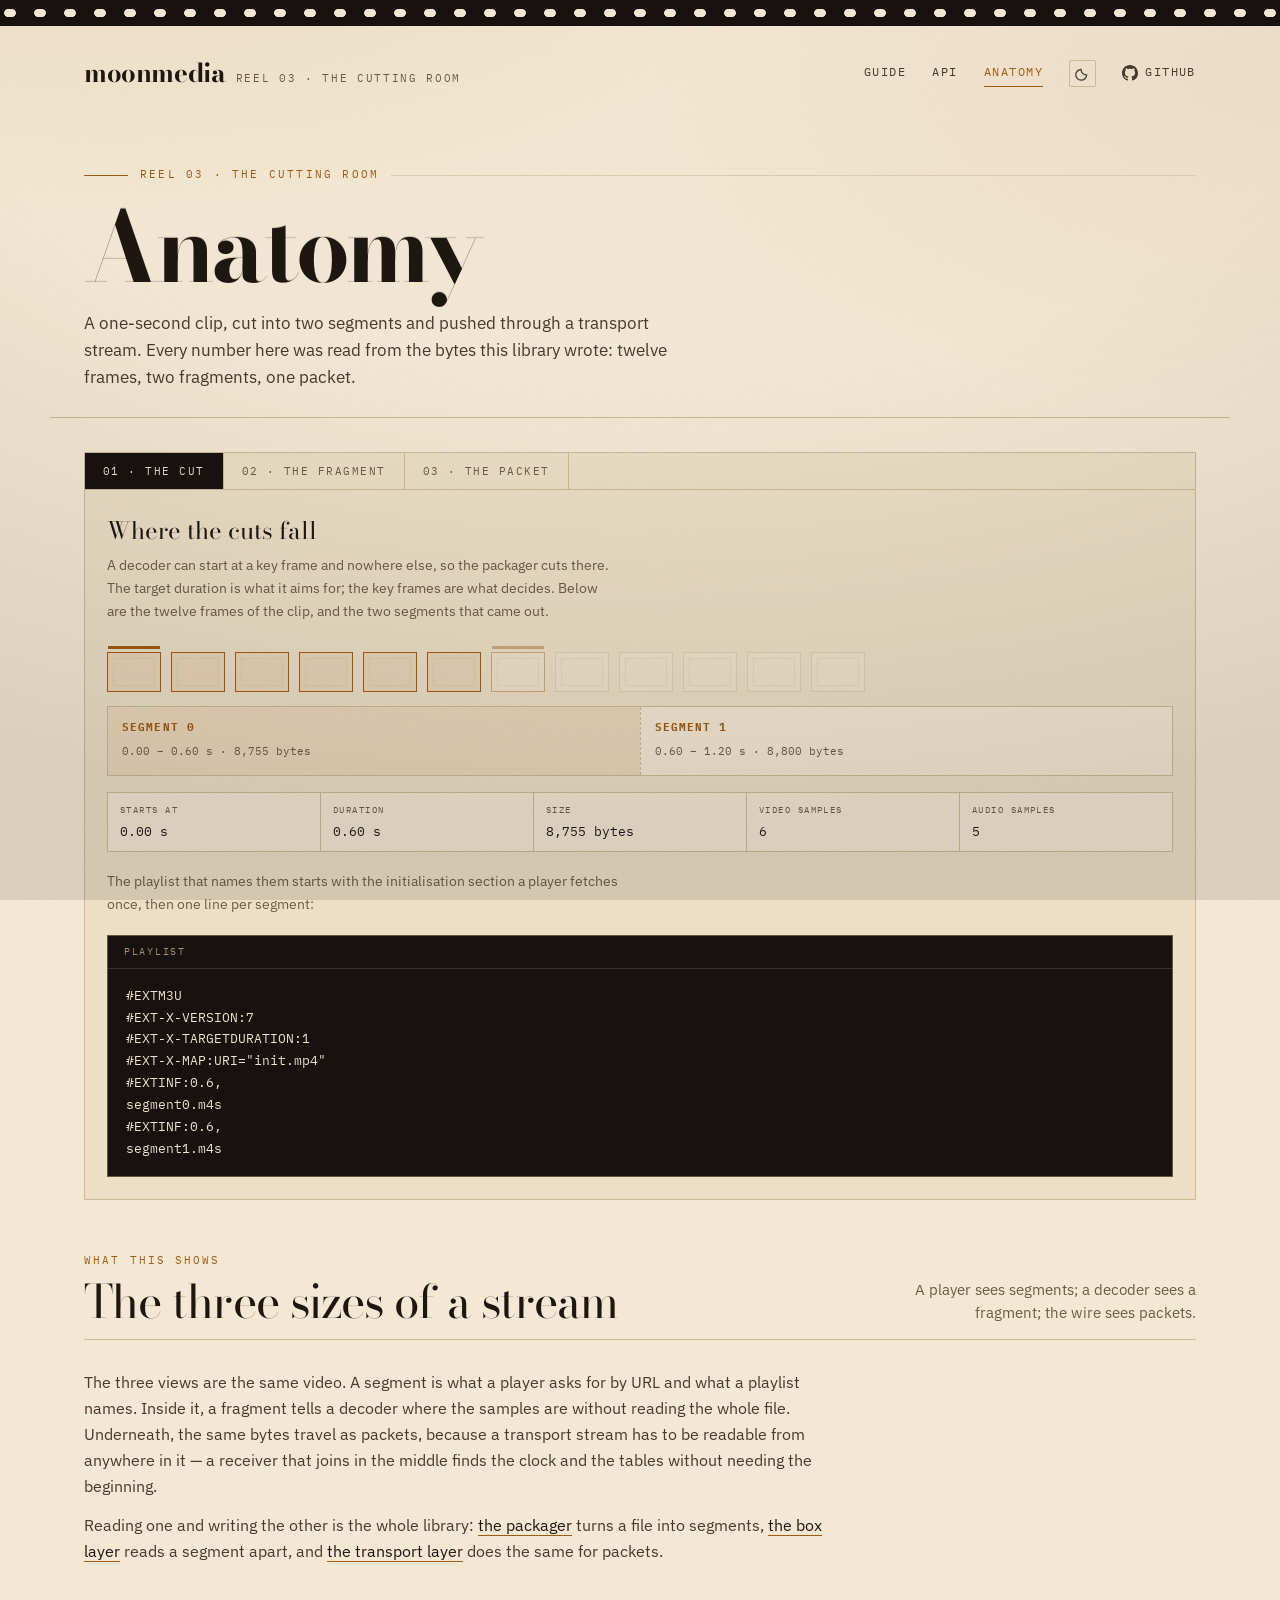
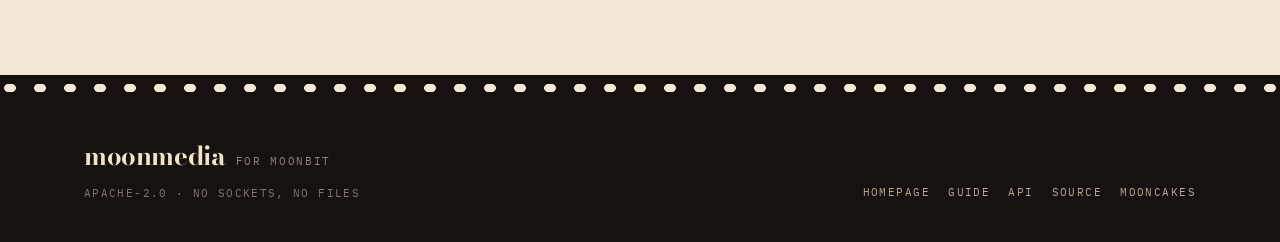
==== commit b7f1130d: "docs(moonmedia): switch stocks, and replace the page scrollbar with a rail. Signed-off-by: Leo Cheng" ====
--- a/docs/anatomy.html
+++ b/docs/anatomy.html
@@ -5,6 +5,16 @@
 <meta name="viewport" content="width=device-width, initial-scale=1">
 <title>Anatomy of a segment — moonmedia</title>
 <meta name="description" content="One second of video taken apart: where the cuts fall, what an MP4 fragment is made of, and what fits in a 188-byte transport packet.">
+<script>
+  // The stock is chosen before the first paint: a stored choice beats the
+  // system one, and nothing flashes in the wrong colour.
+  try {
+    const choice = localStorage.getItem("moonmedia-theme");
+    if (choice === "light" || choice === "dark") {
+      document.documentElement.dataset.theme = choice;
+    }
+  } catch {}
+</script>
 <link rel="icon" href="favicon.svg" type="image/svg+xml">
 <link rel="preconnect" href="https://fonts.googleapis.com">
 <link rel="preconnect" href="https://fonts.gstatic.com" crossorigin>
@@ -14,6 +24,7 @@
 <body>
 <div class="grain" aria-hidden="true"></div>
 <div class="vignette" aria-hidden="true"></div>
+<div class="scroll-rail" aria-hidden="true"><div class="thumb"></div></div>
 
 <div class="perf" aria-hidden="true"></div>
 <header class="site-head">
@@ -25,6 +36,10 @@
     <a href="guide.html">Guide</a>
     <a href="api.html">API</a>
     <a href="anatomy.html" aria-current="page">Anatomy</a>
+    <button class="theme-toggle" type="button" aria-label="Switch to light theme">
+      <svg class="icon sun" viewBox="0 0 16 16" aria-hidden="true"><circle cx="8" cy="8" r="3.1" fill="none" stroke="currentColor" stroke-width="1.3"/><path d="M8 1.4v1.5M8 13.1v1.5M1.4 8h1.5M13.1 8h1.5M3.4 3.4l1.1 1.1M11.5 11.5l1.1 1.1M12.6 3.4l-1.1 1.1M4.5 11.5l-1.1 1.1" fill="none" stroke="currentColor" stroke-width="1.3"/></svg>
+      <svg class="icon moon" viewBox="0 0 16 16" aria-hidden="true"><path d="M11.6 9.9A5.3 5.3 0 0 1 6.1 4.4a5.4 5.4 0 1 0 5.5 5.5Z" fill="none" stroke="currentColor" stroke-width="1.3"/></svg>
+    </button>
     <a class="github" href="https://github.com/moonbitstack/moonmedia">
       <svg class="icon" viewBox="0 0 16 16" aria-hidden="true"><path fill="currentColor" d="M8 0C3.58 0 0 3.58 0 8c0 3.54 2.29 6.53 5.47 7.59.4.07.55-.17.55-.38 0-.19-.01-.82-.01-1.49-2.01.37-2.53-.49-2.69-.94-.09-.23-.48-.94-.82-1.13-.28-.15-.68-.52-.01-.53.63-.01 1.08.58 1.23.82.72 1.21 1.87.87 2.33.66.07-.52.28-.87.51-1.07-1.78-.2-3.64-.89-3.64-3.95 0-.87.31-1.59.82-2.15-.08-.2-.36-1.02.08-2.12 0 0 .67-.21 2.2.82.64-.18 1.32-.27 2-.27.68 0 1.36.09 2 .27 1.53-1.04 2.2-.82 2.2-.82.44 1.1.16 1.92.08 2.12.51.56.82 1.27.82 2.15 0 3.07-1.87 3.75-3.65 3.95.29.25.54.73.54 1.48 0 1.07-.01 1.93-.01 2.2 0 .21.15.46.55.38A8.01 8.01 0 0 0 16 8c0-4.42-3.58-8-8-8Z"/></svg>
       <span>GitHub</span>
@@ -344,7 +359,7 @@
           <li data-field="flags"><i style="background: color-mix(in oklab, var(--stamp) 26%, var(--paper)); border-color: var(--stamp)"></i>flags</li>
           <li data-field="af"><i style="background: color-mix(in oklab, var(--ink-2) 18%, var(--paper)); border-color: var(--rule)"></i>adaptation</li>
           <li data-field="pcr"><i style="background: color-mix(in oklab, var(--amber) 42%, var(--paper)); border-color: var(--amber)"></i>clock</li>
-          <li><i style="background: var(--paper-2); border-color: var(--rule)"></i>payload</li>
+          <li><i style="background: var(--paper); border-color: var(--rule)"></i>payload</li>
         </ul>
 
         <div class="readout" id="byte-readout">
--- a/docs/style.css
+++ b/docs/style.css
@@ -30,32 +30,64 @@
   --mono: "IBM Plex Mono", ui-monospace, "SFMono-Regular", Menlo, monospace;
   --max: 1180px;
   --gap: clamp(18px, 3vw, 34px);
+  --grain-opacity: 0.055;
+  --grain-blend: multiply;
+  --vignette-opacity: 0.5;
+}
+
+/* The screening room. One palette, two ways to reach it: a reader who pressed
+   the button, and a system that asked for dark and a reader who has not
+   chosen. Both blocks hold the same tokens on purpose — add a colour, add it
+   to both. */
+:root[data-theme="dark"] {
+      color-scheme: dark;
+      --paper: #14100d;
+      --paper-2: #1c1713;
+      --paper-3: #251d17;
+      --ink: #ece0c8;
+      --ink-2: #cdba9c;
+      --muted: #a08d72;
+      --rule: #3a2f25;
+      --rule-soft: #2b221b;
+      --amber: #e0a458;
+      --amber-2: #f0bd76;
+      --stamp: #d9684f;
+      --edge: #000;
+      --film: #0c0a08;
+      --film-2: #161210;
+      --hole: #2b2119;
+      --frame-bg: #1f1915;
+      --on-amber: #160e05;
+      --code-bg: #0c0a08;
+      --code-ink: #e9dcc3;
+      --code-dim: #8c7a61;
+      --selection: #4a3826;
 }
 
 @media (prefers-color-scheme: dark) {
-  :root {
-    color-scheme: dark;
-    --paper: #14100d;
-    --paper-2: #1c1713;
-    --paper-3: #251d17;
-    --ink: #ece0c8;
-    --ink-2: #cdba9c;
-    --muted: #a08d72;
-    --rule: #3a2f25;
-    --rule-soft: #2b221b;
-    --amber: #e0a458;
-    --amber-2: #f0bd76;
-    --stamp: #d9684f;
-    --edge: #000;
-    --film: #0c0a08;
-    --film-2: #161210;
-    --hole: #2b2119;
-    --frame-bg: #1f1915;
-    --on-amber: #160e05;
-    --code-bg: #0c0a08;
-    --code-ink: #e9dcc3;
-    --code-dim: #8c7a61;
-    --selection: #4a3826;
+  :root:not([data-theme="light"]) {
+        color-scheme: dark;
+        --paper: #14100d;
+        --paper-2: #1c1713;
+        --paper-3: #251d17;
+        --ink: #ece0c8;
+        --ink-2: #cdba9c;
+        --muted: #a08d72;
+        --rule: #3a2f25;
+        --rule-soft: #2b221b;
+        --amber: #e0a458;
+        --amber-2: #f0bd76;
+        --stamp: #d9684f;
+        --edge: #000;
+        --film: #0c0a08;
+        --film-2: #161210;
+        --hole: #2b2119;
+        --frame-bg: #1f1915;
+        --on-amber: #160e05;
+        --code-bg: #0c0a08;
+        --code-ink: #e9dcc3;
+        --code-dim: #8c7a61;
+        --selection: #4a3826;
   }
 }
 
@@ -97,18 +129,101 @@
   color: var(--ink);
 }
 
-/* Scrollbars: the platform's own is the one thing that breaks the paper. The
-   standard properties come first, then the WebKit ones only where the standard
-   ones are ignored — setting scrollbar-color makes Chrome drop the rest. */
+
+/* Screen furniture — the header, the tabs, the strip, the readouts — does not
+   take a text selection, and nothing in it starts a drag ghost when it is
+   pulled at. Prose, code, signatures and the playlist log still select: those
+   are the things a reader copies. */
+.perf,
+.grain,
+.vignette,
+.site-head,
+.brand,
+.nav,
+.reel,
+.strip-note,
+.strip,
+.frame,
+h1,
+.numbers,
+.card .idx,
+.intertitle,
+.demo-head,
+.presets,
+.chip,
+.verdict,
+.cues,
+.demo-foot,
+.stamp,
+.teaser .kicker,
+.page-head .reel,
+.toc,
+.tabs,
+.tab,
+.frames,
+.reel-frame,
+.cuts,
+.cut,
+.readout,
+.ruler,
+.ruler-note,
+.bytes,
+.legend,
+.tree,
+.box-row,
+.api-side,
+.pkg > h2,
+.group,
+.entry .kind,
+.site-foot {
+  -webkit-user-select: none;
+  user-select: none;
+  -webkit-touch-callout: none;
+}
+
+a,
+img,
+svg,
+button,
+.frame,
+.btn,
+.chip,
+.tab,
+.cut,
+.reel-frame {
+  -webkit-user-drag: none;
+}
+
+/* Form fields and the log opt back in, whatever they sit inside. */
+textarea,
+input,
+.prose,
+.prose p,
+.prose li,
+.prose table,
+.doc,
+.sig,
+.fields,
+.variants,
+pre,
+.lede,
+.card p,
+.print {
+  -webkit-user-select: text;
+  user-select: text;
+}
+
+/* The page itself has no scrollbar: the rail on the right edge is the
+   indicator, and it is not there until the page has moved. The boxes that do
+   scroll — code, the log, the cue sheet, the strip — keep a bar, drawn to
+   match the stock they sit on. */
 html {
-  scrollbar-width: thin;
-}
-
-@supports not selector(::-webkit-scrollbar) {
-  html {
-    scrollbar-width: thin;
-    scrollbar-color: var(--rule) var(--paper-2);
-  }
+  scrollbar-width: none;
+}
+
+html::-webkit-scrollbar {
+  width: 0;
+  height: 0;
 }
 
 ::-webkit-scrollbar {
@@ -132,6 +247,75 @@
 
 ::-webkit-scrollbar-corner {
   background: var(--paper-2);
+}
+
+
+/* A strip of sprockets down the right edge, with one frame riding in it: where
+   the reader is, in the length of the page. It appears after the first scroll
+   and leaves when the page is back at the top, so nothing sits on the paper
+   while the reader is still on the first frame. */
+.scroll-rail {
+  position: fixed;
+  top: 0;
+  right: 0;
+  bottom: 0;
+  width: 18px;
+  z-index: 55;
+  pointer-events: none;
+  opacity: 0;
+  transition: opacity 240ms ease;
+  background-color: color-mix(in oklab, var(--paper) 70%, transparent);
+  border-left: 1px solid var(--rule-soft);
+  background-image: radial-gradient(3.5px 3px at 50% 50%, var(--rule) 96%, transparent 100%);
+  background-size: 18px 22px;
+}
+
+.scroll-rail.on {
+  opacity: 1;
+}
+
+.scroll-rail .thumb {
+  position: absolute;
+  left: 3px;
+  right: 3px;
+  top: 0;
+  min-height: 46px;
+  background: var(--amber);
+  border: 1px solid var(--amber-2);
+  cursor: grab;
+  pointer-events: auto;
+  touch-action: none;
+  will-change: transform;
+}
+
+.scroll-rail .thumb::before,
+.scroll-rail .thumb::after {
+  content: "";
+  position: absolute;
+  left: 0;
+  right: 0;
+  height: 5px;
+  background-image: radial-gradient(1.7px 1.6px at 50% 50%, var(--paper) 96%, transparent 100%);
+  background-size: 6px 5px;
+  background-repeat: repeat-x;
+}
+
+.scroll-rail .thumb::before {
+  top: 4px;
+}
+
+.scroll-rail .thumb::after {
+  bottom: 4px;
+}
+
+.scroll-rail .thumb:active {
+  cursor: grabbing;
+}
+
+@media (width <= 860px) {
+  .scroll-rail {
+    display: none;
+  }
 }
 
 /* The grain and the vignette sit above the page, below the text, and take no
@@ -145,8 +329,8 @@
 }
 
 .grain {
-  opacity: 0.055;
-  mix-blend-mode: multiply;
+  opacity: var(--grain-opacity);
+  mix-blend-mode: var(--grain-blend);
   background-image: url("data:image/svg+xml,%3Csvg xmlns='http://www.w3.org/2000/svg' width='160' height='160'%3E%3Cfilter id='n'%3E%3CfeTurbulence type='fractalNoise' baseFrequency='0.82' numOctaves='3' stitchTiles='stitch'/%3E%3CfeColorMatrix type='saturate' values='0'/%3E%3C/filter%3E%3Crect width='160' height='160' filter='url(%23n)'/%3E%3C/svg%3E");
   background-size: 160px 160px;
   animation: grain-shift 7s steps(6) infinite;
@@ -164,17 +348,7 @@
 
 .vignette {
   background: radial-gradient(120% 92% at 50% 0%, transparent 46%, color-mix(in oklab, var(--ink) 22%, transparent) 100%);
-  opacity: 0.5;
-}
-
-@media (prefers-color-scheme: dark) {
-  .grain {
-    opacity: 0.07;
-    mix-blend-mode: screen;
-  }
-  .vignette {
-    opacity: 0.7;
-  }
+  opacity: var(--vignette-opacity);
 }
 
 /* The perforated edge of a strip. Two bands of holes, drawn as an ellipse
@@ -253,6 +427,45 @@
   border-bottom-color: var(--amber);
 }
 
+/* The stock switch: a sun while the page is dark, a moon while it is light. */
+.theme-toggle {
+  display: inline-flex;
+  align-items: center;
+  justify-content: center;
+  width: 27px;
+  height: 27px;
+  padding: 0;
+  border: 1px solid var(--rule);
+  border-radius: 2px;
+  background: transparent;
+  color: var(--ink-2);
+  font-family: var(--mono);
+  cursor: pointer;
+  transition: color 120ms ease, border-color 120ms ease;
+}
+
+.theme-toggle:hover {
+  color: var(--ink);
+  border-color: var(--amber);
+}
+
+.theme-toggle .icon {
+  width: 15px;
+  height: 15px;
+}
+
+.theme-toggle .sun {
+  display: none;
+}
+
+.theme-toggle[data-mode="dark"] .sun {
+  display: block;
+}
+
+.theme-toggle[data-mode="dark"] .moon {
+  display: none;
+}
+
 .nav .icon {
   width: 16px;
   height: 16px;
@@ -426,7 +639,6 @@
   overflow-x: auto;
   overflow-y: hidden;
   scroll-snap-type: x proximity;
-  scrollbar-width: thin;
 }
 
 .strip-wrap::-webkit-scrollbar {
@@ -904,9 +1116,16 @@
 @supports not selector(::-webkit-scrollbar) {
   .cues,
   .print,
-  .log textarea {
+  .log textarea,
+  .code pre {
     scrollbar-width: thin;
     scrollbar-color: color-mix(in oklab, var(--code-ink) 30%, var(--film)) var(--film-2);
+  }
+  .strip-wrap,
+  .out,
+  .prose .code pre {
+    scrollbar-width: thin;
+    scrollbar-color: var(--rule) transparent;
   }
 }
 
@@ -1032,6 +1251,24 @@
   border: 1px solid color-mix(in oklab, var(--film) 55%, var(--rule));
   background: var(--code-bg);
   color: var(--code-ink);
+}
+
+.code pre::-webkit-scrollbar {
+  width: 10px;
+  height: 10px;
+}
+
+.code pre::-webkit-scrollbar-track {
+  background: var(--code-bg);
+}
+
+.code pre::-webkit-scrollbar-thumb {
+  background: color-mix(in oklab, var(--code-ink) 24%, var(--code-bg));
+  border: 2px solid var(--code-bg);
+}
+
+.code pre::-webkit-scrollbar-thumb:hover {
+  background: color-mix(in oklab, var(--code-ink) 40%, var(--code-bg));
 }
 
 .code pre {
@@ -1667,7 +1904,7 @@
 .bytes span.f-pid { background: color-mix(in oklab, var(--amber) 24%, var(--paper)); color: var(--ink); border-color: var(--amber); }
 .bytes span.f-af { background: color-mix(in oklab, var(--ink-2) 18%, var(--paper)); color: var(--ink); }
 .bytes span.f-pcr { background: color-mix(in oklab, var(--amber) 42%, var(--paper)); color: var(--ink); border-color: var(--amber); }
-.bytes span.f-payload { background: var(--paper-2); }
+.bytes span.f-payload { background: var(--paper); }
 
 .bytes span.on {
   outline: 2px solid var(--ink);
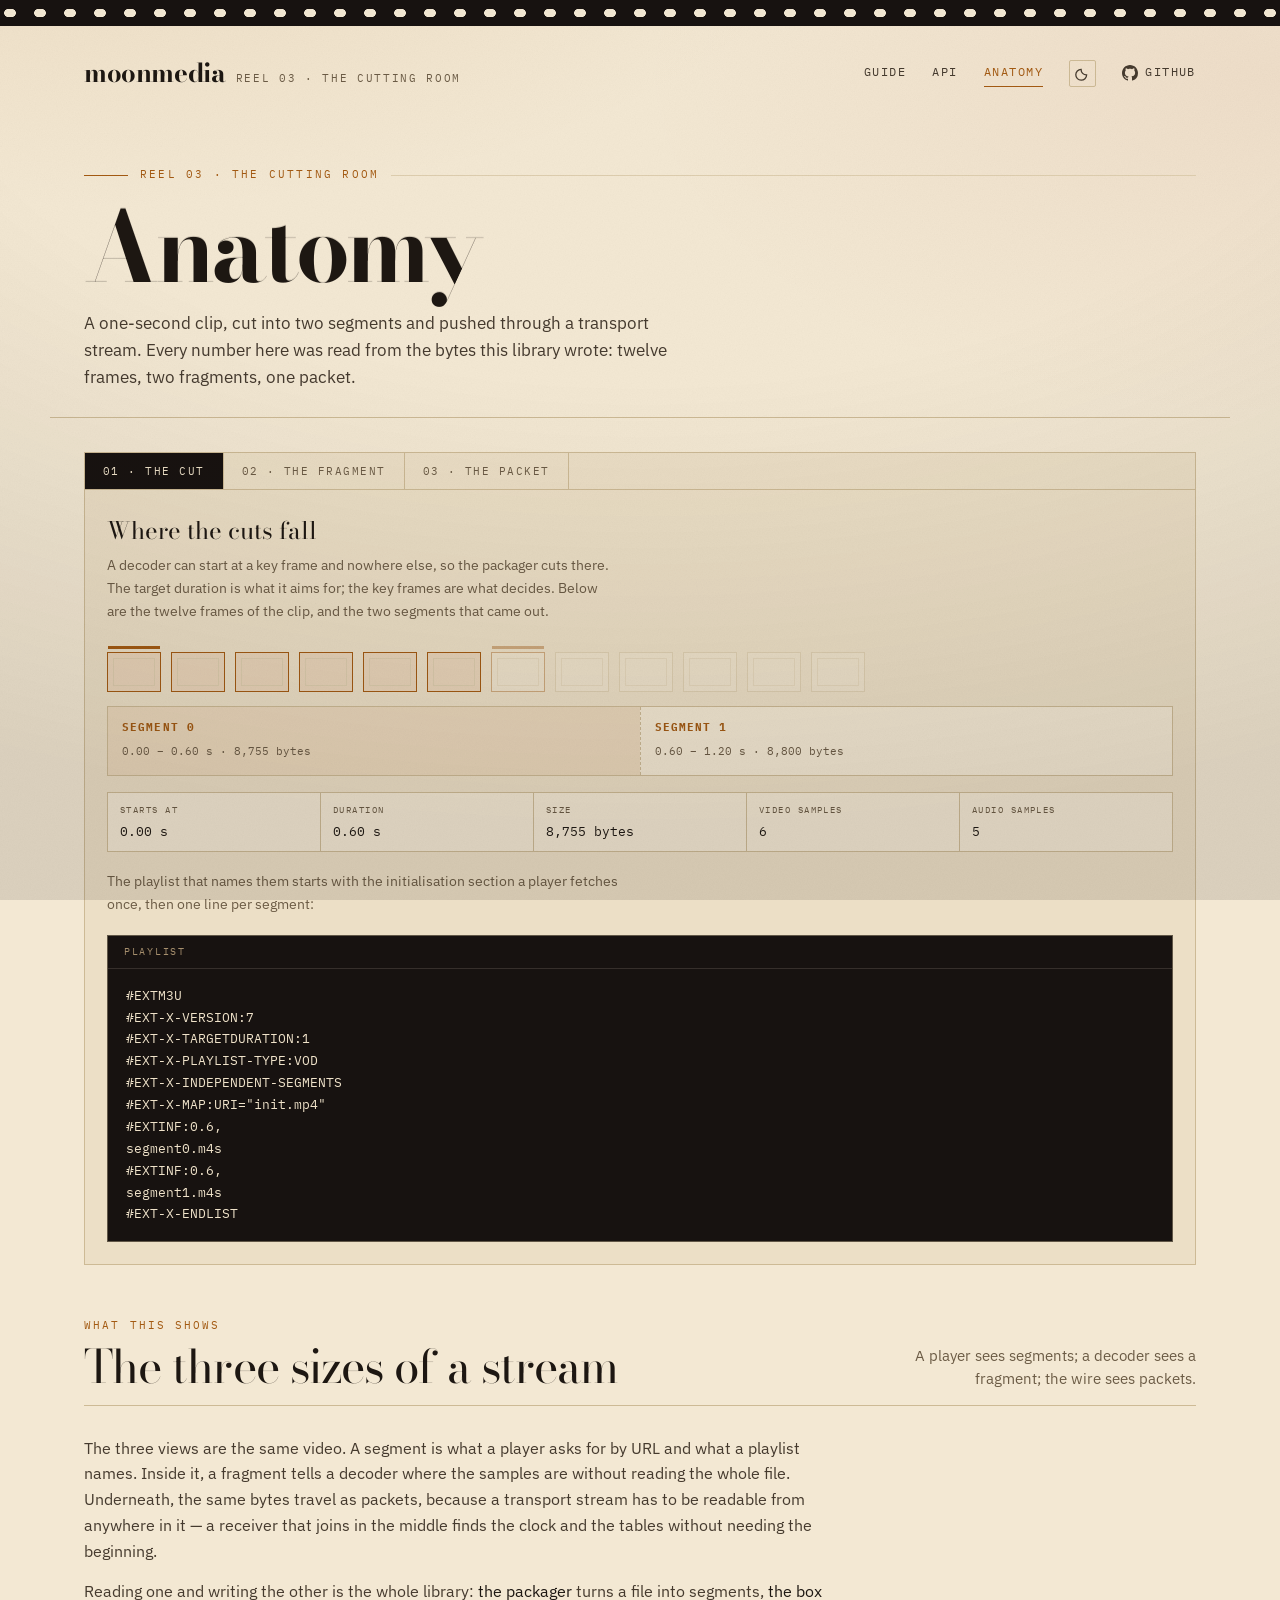
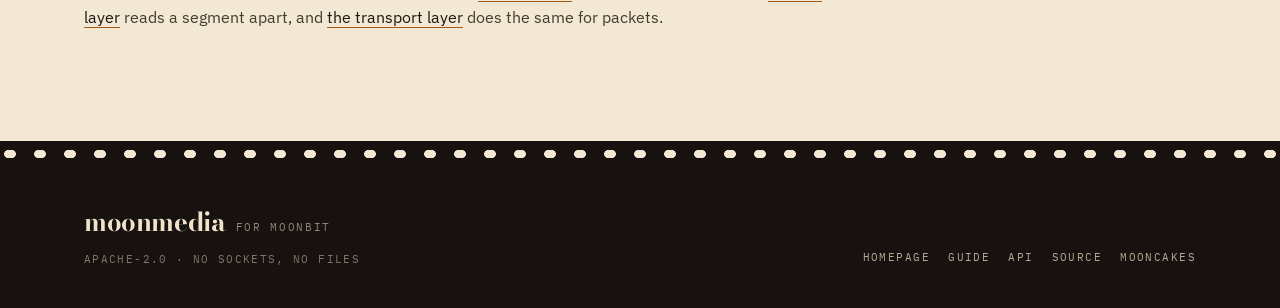
==== commit 2d8da367: "docs(moonmedia): the guide's blocks run, and its packaging example carries its own file. The one blo" ====
--- a/docs/anatomy.html
+++ b/docs/anatomy.html
@@ -20,11 +20,12 @@
 <link rel="preconnect" href="https://fonts.gstatic.com" crossorigin>
 <link rel="stylesheet" href="https://fonts.googleapis.com/css2?family=Bodoni+Moda:ital,opsz,wght@0,6..96,400;0,6..96,700;1,6..96,400&family=IBM+Plex+Mono:wght@400;500&family=IBM+Plex+Sans:wght@400;500;600&display=swap">
 <link rel="stylesheet" href="style.css">
+<script type="module" src="scrollbar.js"></script>
 </head>
 <body>
 <div class="grain" aria-hidden="true"></div>
 <div class="vignette" aria-hidden="true"></div>
-<div class="scroll-rail" aria-hidden="true"><div class="thumb"></div></div>
+<div class="scroll-rail" aria-hidden="true"></div>
 
 <div class="perf" aria-hidden="true"></div>
 <header class="site-head">
@@ -114,11 +115,14 @@
         <div class="code"><span class="label">playlist</span><pre>#EXTM3U
 #EXT-X-VERSION:7
 #EXT-X-TARGETDURATION:1
+#EXT-X-PLAYLIST-TYPE:VOD
+#EXT-X-INDEPENDENT-SEGMENTS
 #EXT-X-MAP:URI="init.mp4"
 #EXTINF:0.6,
 segment0.m4s
 #EXTINF:0.6,
-segment1.m4s</pre></div>
+segment1.m4s
+#EXT-X-ENDLIST</pre></div>
       </div>
 
       <div class="panel" data-panel="fragment" hidden>
--- a/docs/style.css
+++ b/docs/style.css
@@ -40,54 +40,60 @@
    chosen. Both blocks hold the same tokens on purpose — add a colour, add it
    to both. */
 :root[data-theme="dark"] {
-      color-scheme: dark;
-      --paper: #14100d;
-      --paper-2: #1c1713;
-      --paper-3: #251d17;
-      --ink: #ece0c8;
-      --ink-2: #cdba9c;
-      --muted: #a08d72;
-      --rule: #3a2f25;
-      --rule-soft: #2b221b;
-      --amber: #e0a458;
-      --amber-2: #f0bd76;
-      --stamp: #d9684f;
-      --edge: #000;
-      --film: #0c0a08;
-      --film-2: #161210;
-      --hole: #2b2119;
-      --frame-bg: #1f1915;
-      --on-amber: #160e05;
-      --code-bg: #0c0a08;
-      --code-ink: #e9dcc3;
-      --code-dim: #8c7a61;
-      --selection: #4a3826;
+  color-scheme: dark;
+  --paper: #14100d;
+  --paper-2: #1c1713;
+  --paper-3: #251d17;
+  --ink: #ece0c8;
+  --ink-2: #cdba9c;
+  --muted: #a08d72;
+  --rule: #3a2f25;
+  --rule-soft: #2b221b;
+  --amber: #e0a458;
+  --amber-2: #f0bd76;
+  --stamp: #d9684f;
+  --edge: #000;
+  --film: #0c0a08;
+  --film-2: #161210;
+  --hole: #2b2119;
+  --frame-bg: #1f1915;
+  --on-amber: #160e05;
+  --code-bg: #0c0a08;
+  --code-ink: #e9dcc3;
+  --code-dim: #8c7a61;
+  --selection: #4a3826;
+  --grain-opacity: 0.07;
+  --grain-blend: screen;
+  --vignette-opacity: 0.7;
 }
 
 @media (prefers-color-scheme: dark) {
   :root:not([data-theme="light"]) {
-        color-scheme: dark;
-        --paper: #14100d;
-        --paper-2: #1c1713;
-        --paper-3: #251d17;
-        --ink: #ece0c8;
-        --ink-2: #cdba9c;
-        --muted: #a08d72;
-        --rule: #3a2f25;
-        --rule-soft: #2b221b;
-        --amber: #e0a458;
-        --amber-2: #f0bd76;
-        --stamp: #d9684f;
-        --edge: #000;
-        --film: #0c0a08;
-        --film-2: #161210;
-        --hole: #2b2119;
-        --frame-bg: #1f1915;
-        --on-amber: #160e05;
-        --code-bg: #0c0a08;
-        --code-ink: #e9dcc3;
-        --code-dim: #8c7a61;
-        --selection: #4a3826;
+    color-scheme: dark;
+    --paper: #14100d;
+    --paper-2: #1c1713;
+    --paper-3: #251d17;
+    --ink: #ece0c8;
+    --ink-2: #cdba9c;
+    --muted: #a08d72;
+    --rule: #3a2f25;
+    --rule-soft: #2b221b;
+    --amber: #e0a458;
+    --amber-2: #f0bd76;
+    --stamp: #d9684f;
+    --edge: #000;
+    --film: #0c0a08;
+    --film-2: #161210;
+    --hole: #2b2119;
+    --frame-bg: #1f1915;
+    --on-amber: #160e05;
+    --code-bg: #0c0a08;
+    --code-ink: #e9dcc3;
+    --code-dim: #8c7a61;
+    --selection: #4a3826;
+    --grain-opacity: 0.07;
+    --grain-blend: screen;
+    --vignette-opacity: 0.7;
   }
 }
 
@@ -217,8 +223,10 @@
    indicator, and it is not there until the page has moved. The boxes that do
    scroll — code, the log, the cue sheet, the strip — keep a bar, drawn to
    match the stock they sit on. */
-html {
-  scrollbar-width: none;
+@supports not selector(::-webkit-scrollbar) {
+  html {
+    scrollbar-width: none;
+  }
 }
 
 html::-webkit-scrollbar {
@@ -250,8 +258,7 @@
 }
 
 
-/* A strip of sprockets down the right edge, with one frame riding in it: where
-   the reader is, in the length of the page. It appears after the first scroll
+/* A strip of sprockets down the right edge. It appears after the first scroll
    and leaves when the page is back at the top, so nothing sits on the paper
    while the reader is still on the first frame. */
 .scroll-rail {
@@ -264,7 +271,7 @@
   pointer-events: none;
   opacity: 0;
   transition: opacity 240ms ease;
-  background-color: color-mix(in oklab, var(--paper) 70%, transparent);
+  background-color: transparent;
   border-left: 1px solid var(--rule-soft);
   background-image: radial-gradient(3.5px 3px at 50% 50%, var(--rule) 96%, transparent 100%);
   background-size: 18px 22px;
@@ -272,44 +279,6 @@
 
 .scroll-rail.on {
   opacity: 1;
-}
-
-.scroll-rail .thumb {
-  position: absolute;
-  left: 3px;
-  right: 3px;
-  top: 0;
-  min-height: 46px;
-  background: var(--amber);
-  border: 1px solid var(--amber-2);
-  cursor: grab;
-  pointer-events: auto;
-  touch-action: none;
-  will-change: transform;
-}
-
-.scroll-rail .thumb::before,
-.scroll-rail .thumb::after {
-  content: "";
-  position: absolute;
-  left: 0;
-  right: 0;
-  height: 5px;
-  background-image: radial-gradient(1.7px 1.6px at 50% 50%, var(--paper) 96%, transparent 100%);
-  background-size: 6px 5px;
-  background-repeat: repeat-x;
-}
-
-.scroll-rail .thumb::before {
-  top: 4px;
-}
-
-.scroll-rail .thumb::after {
-  bottom: 4px;
-}
-
-.scroll-rail .thumb:active {
-  cursor: grabbing;
 }
 
 @media (width <= 860px) {
@@ -2366,3 +2335,12 @@
   outline: 2px solid var(--amber);
   outline-offset: 2px;
 }
+
+/* The page scroll bar shows while the page moves or under the pointer and
+   hides a moment after; it keeps its place, so nothing shifts. */
+@supports selector(::-webkit-scrollbar) {
+  html:not(.scrolling)::-webkit-scrollbar-thumb { background: transparent; border-color: transparent; box-shadow: none; }
+}
+@supports not selector(::-webkit-scrollbar) {
+  html:not(.scrolling) { scrollbar-color: transparent transparent; }
+}
